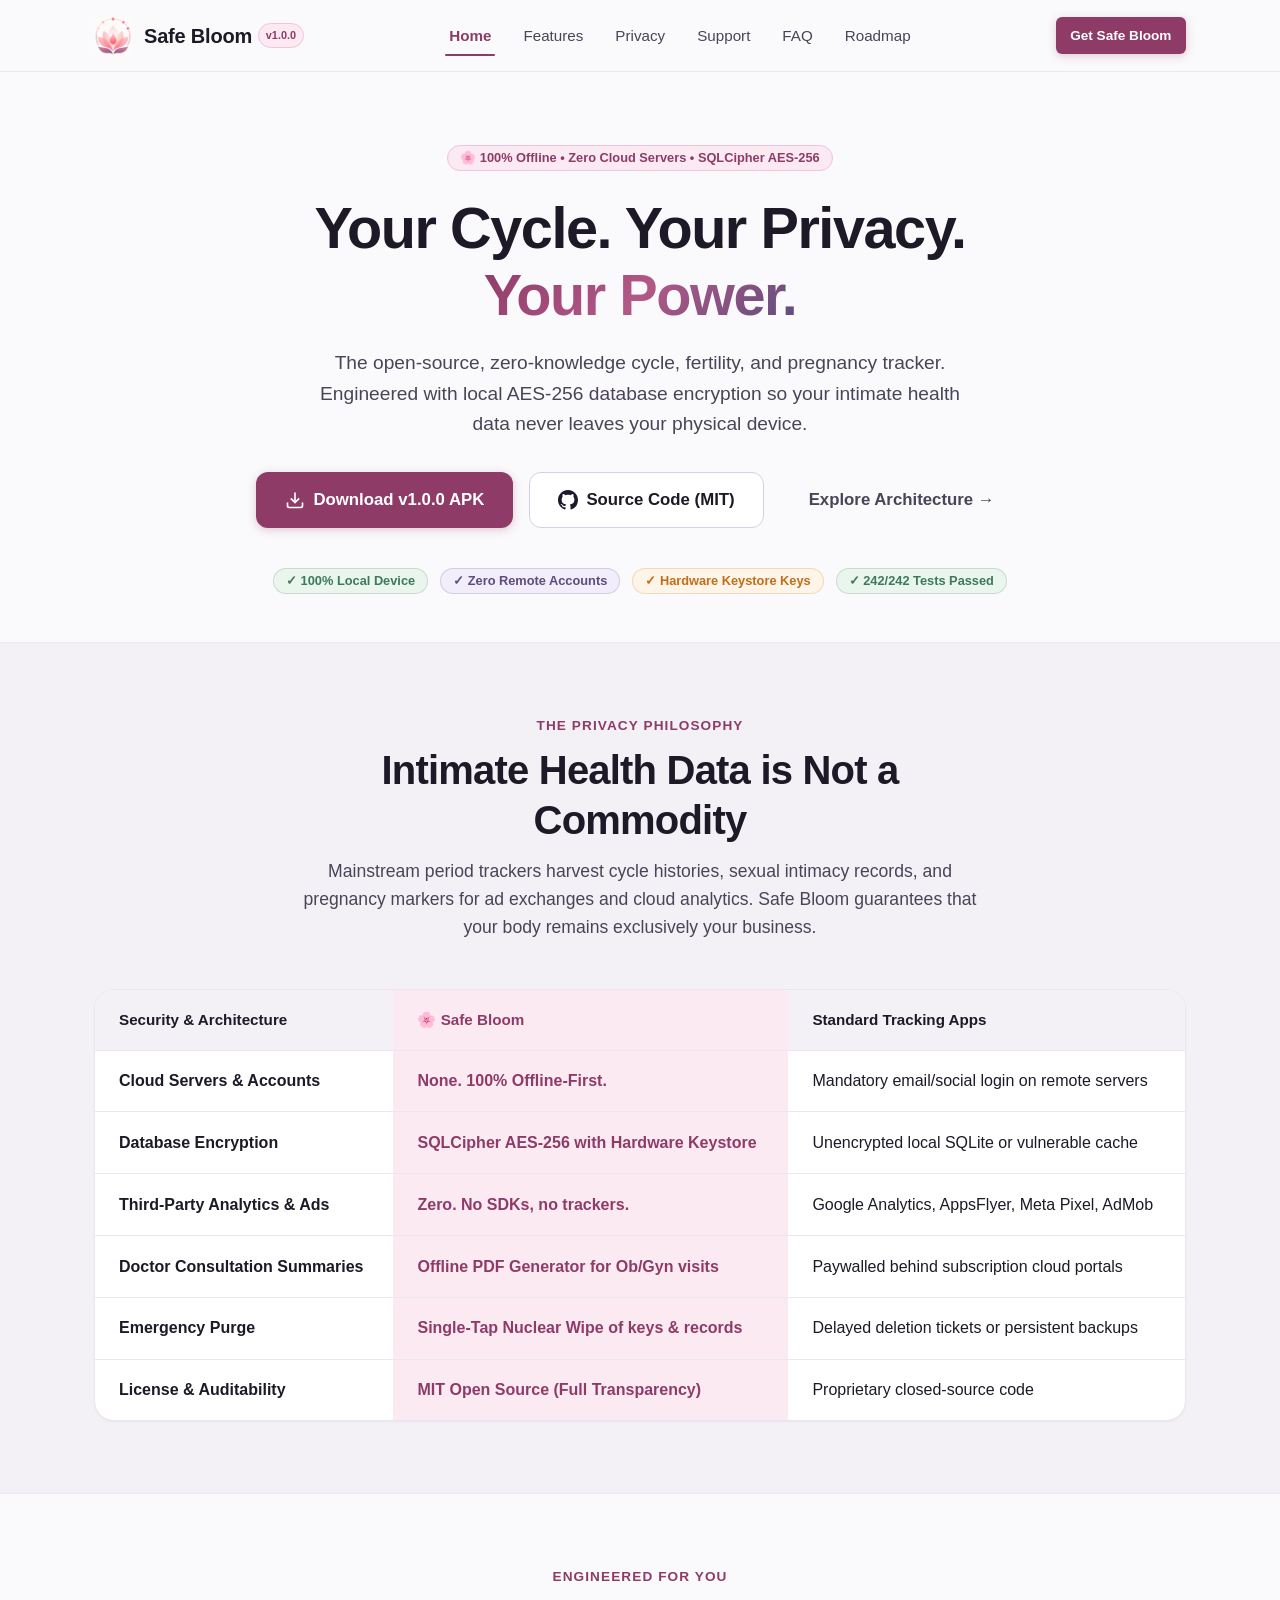
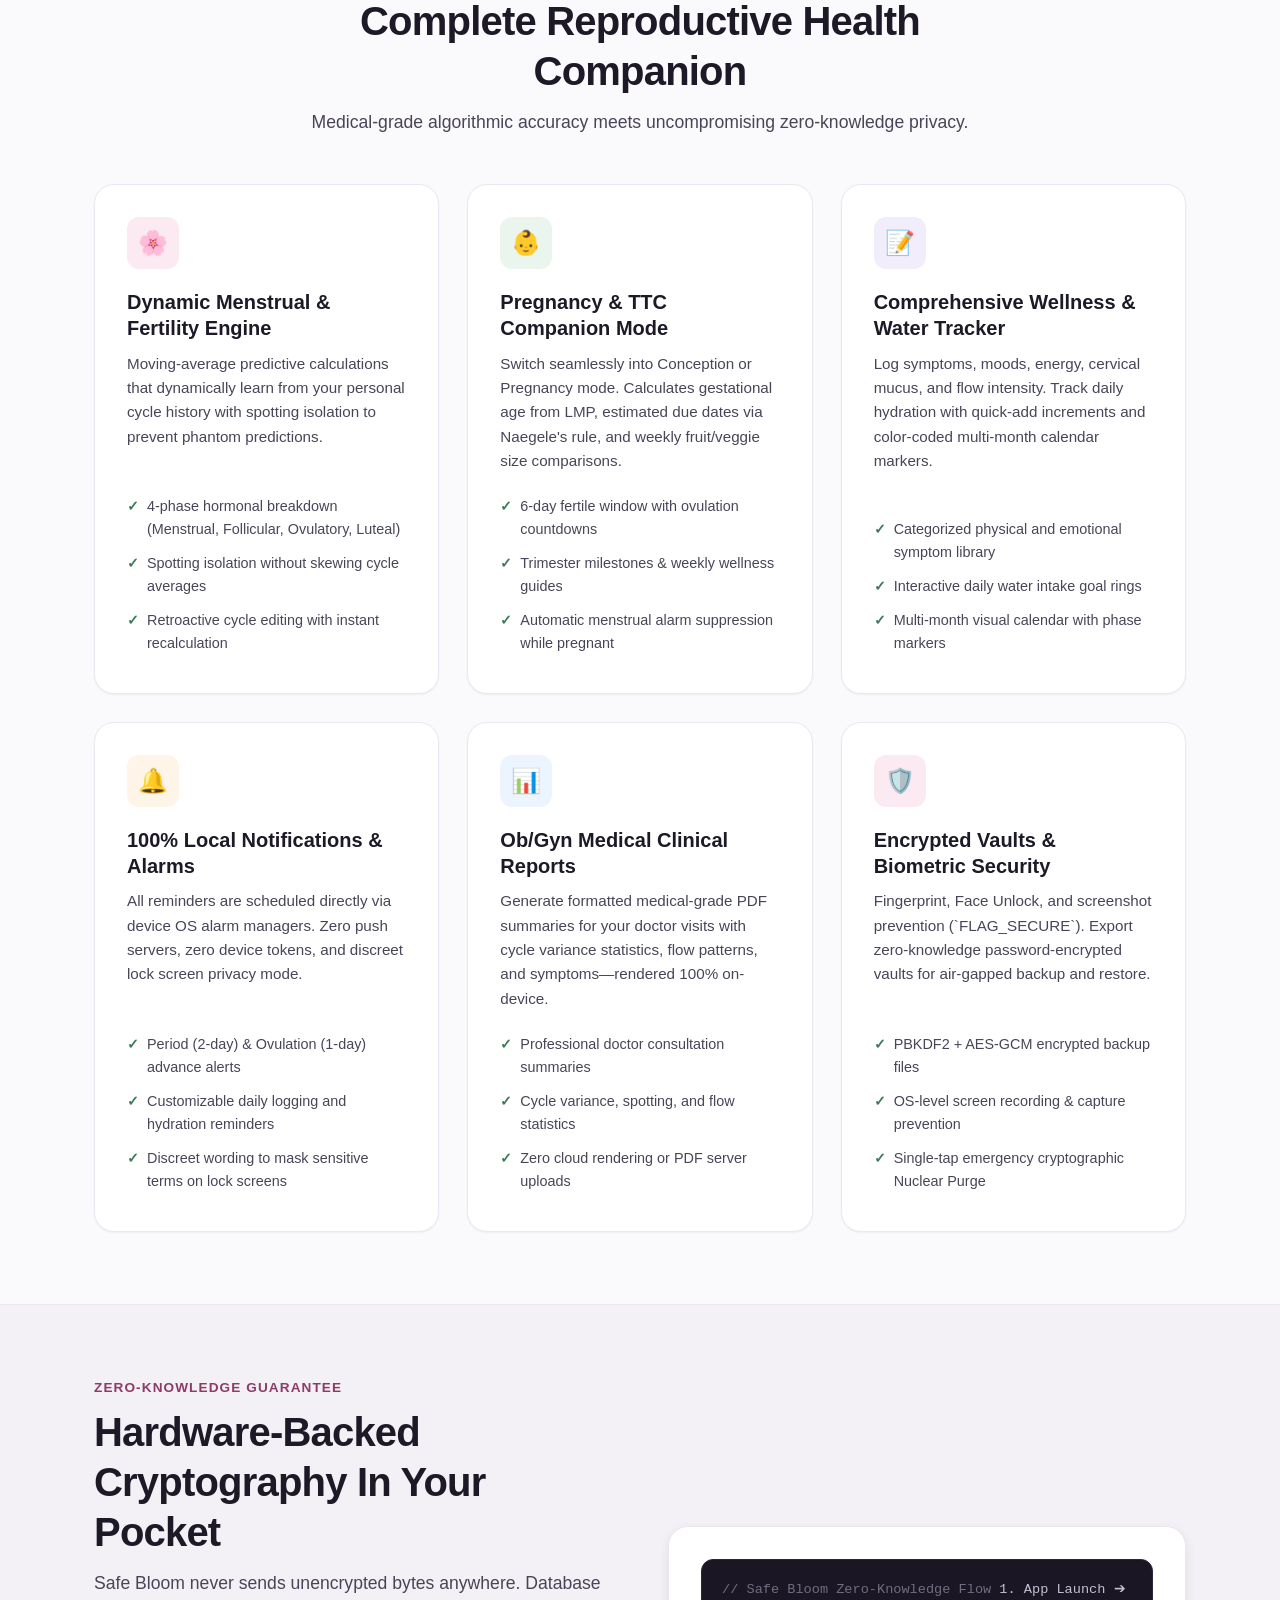
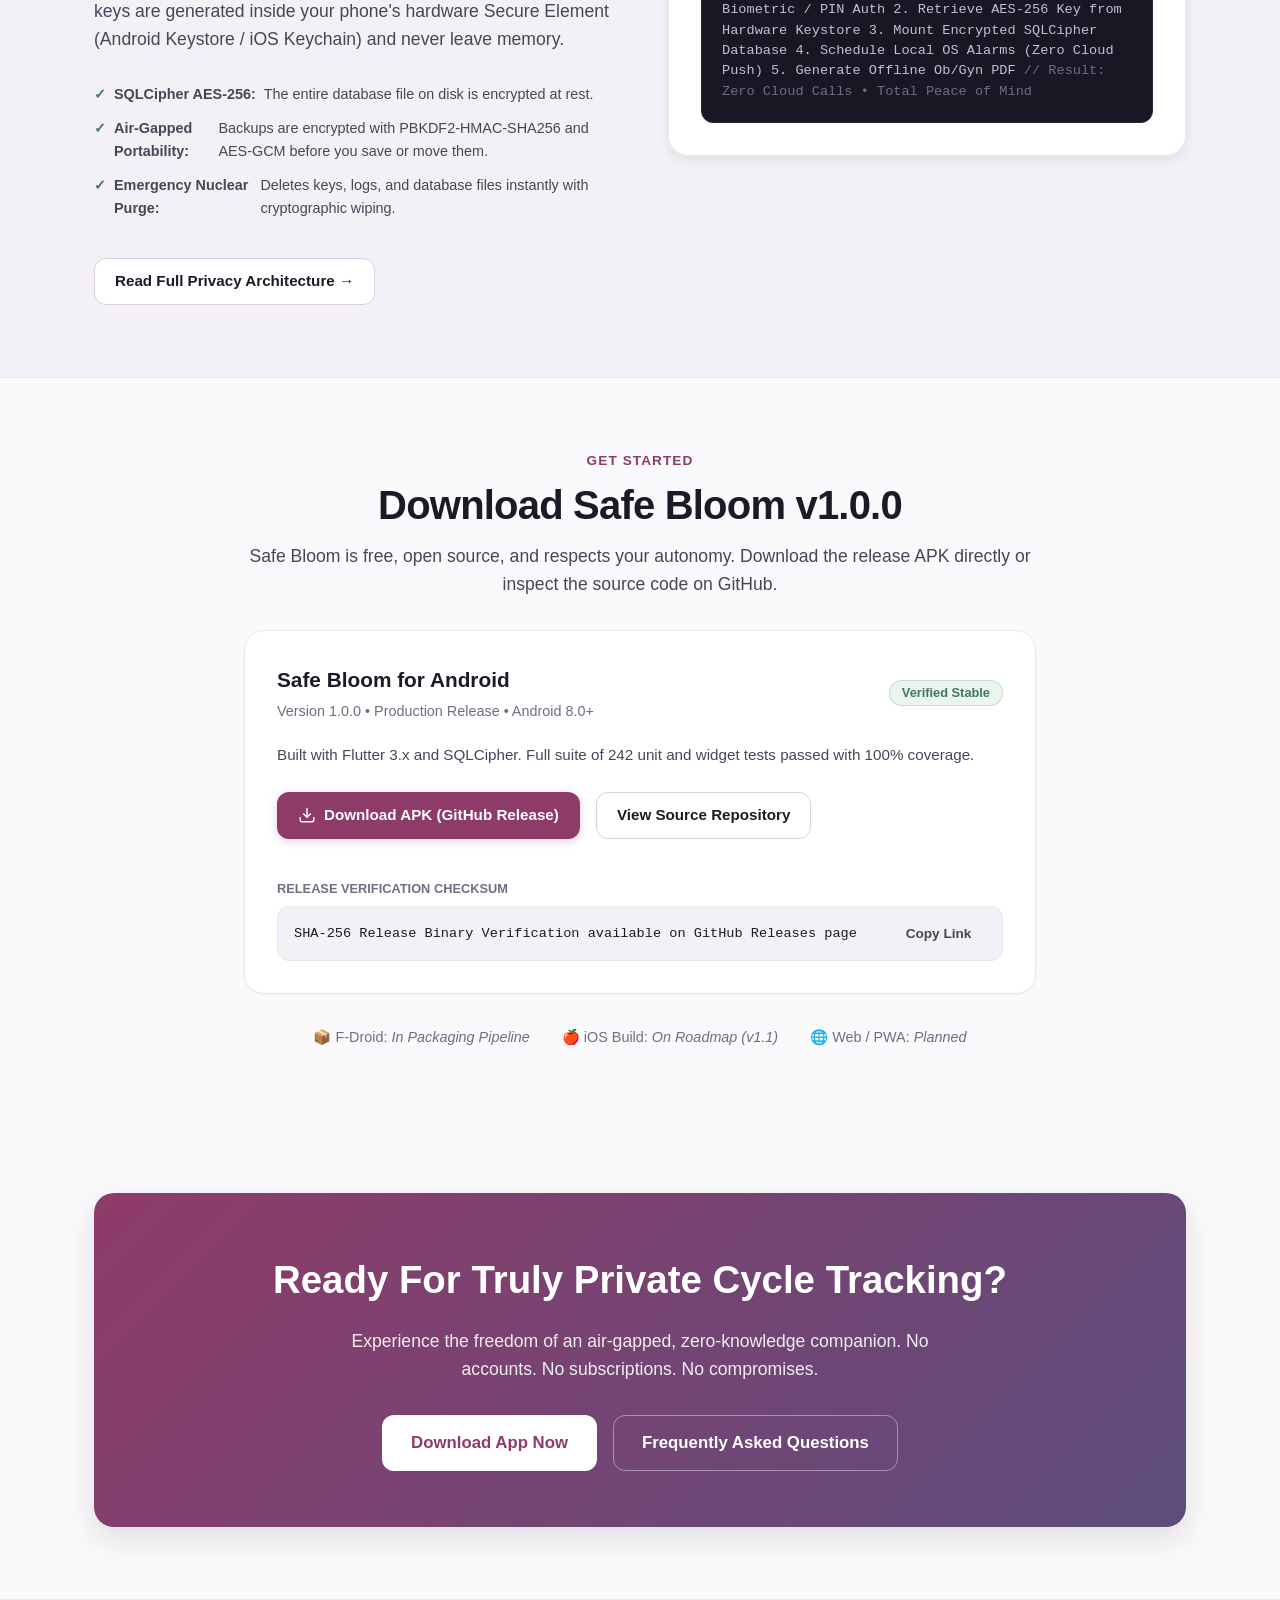
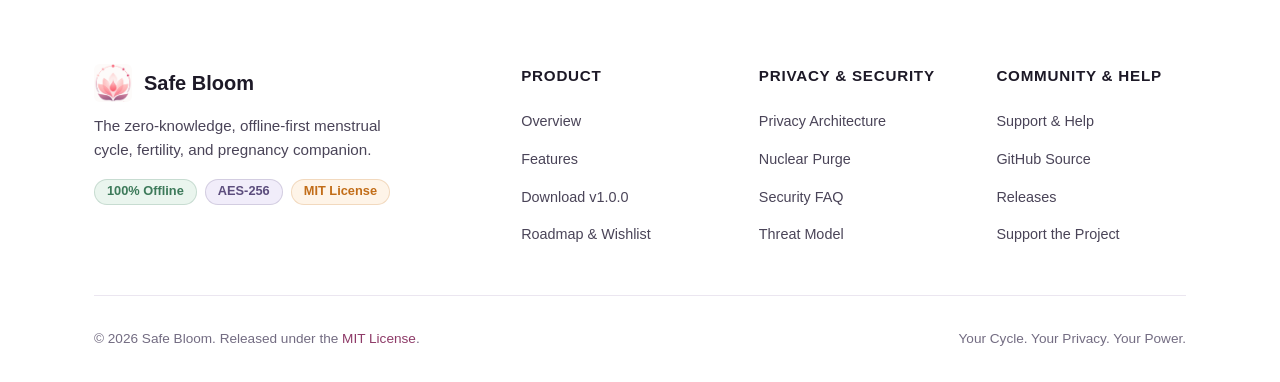
==== index.html @ e165b1d6 "feat: complete Safe Bloom static website with clean URL architecture and zero-knowledge documentatio" ====
<!DOCTYPE html>
<html lang="en">
<head>
  <meta charset="UTF-8">
  <meta name="viewport" content="width=device-width, initial-scale=1.0">
  <title>Safe Bloom — Zero-Knowledge, Privacy-First Cycle, Fertility & Pregnancy Tracker</title>
  <meta name="description" content="Safe Bloom is a 100% offline-first, zero-knowledge menstrual cycle, fertility, and pregnancy companion with hardware-backed AES-256 encryption.">
  <meta name="theme-color" content="#8e3b68">
  
  <!-- Open Graph -->
  <meta property="og:title" content="Safe Bloom — Zero-Knowledge Cycle & Pregnancy Tracker">
  <meta property="og:description" content="Your cycle. Your privacy. Your power. 100% offline with zero cloud servers and hardware-backed AES-256 encryption.">
  <meta property="og:type" content="website">
  <meta property="og:image" content="./assets/safe-bloom-logo.png">

  <!-- Favicon -->
  <link rel="icon" type="image/png" href="./assets/safe-bloom-logo.png">
  
  <!-- Shared Stylesheet -->
  <link rel="stylesheet" href="./css/style.css">
</head>
<body>

  <!-- Site Header & Navigation -->
  <header class="site-header">
    <div class="container nav-wrapper">
      <a href="./" class="brand" aria-label="Safe Bloom Homepage">
        <img src="./assets/safe-bloom-logo.png" alt="Safe Bloom Logo" class="brand-logo" width="38" height="38">
        <div class="brand-title">
          <span>Safe Bloom</span>
          <span class="brand-badge">v1.0.0</span>
        </div>
      </a>

      <nav aria-label="Main Navigation">
        <ul class="nav-menu">
          <li><a href="./" class="nav-link active">Home</a></li>
          <li><a href="#features" class="nav-link">Features</a></li>
          <li><a href="./privacy/" class="nav-link">Privacy</a></li>
          <li><a href="./support/" class="nav-link">Support</a></li>
          <li><a href="./faq/" class="nav-link">FAQ</a></li>
          <li><a href="./roadmap/" class="nav-link">Roadmap</a></li>
        </ul>
      </nav>

      <div class="nav-actions">
        <a href="#download" class="btn btn-primary btn-sm">Get Safe Bloom</a>
      </div>

      <button class="mobile-toggle" aria-label="Toggle navigation menu" aria-expanded="false">
        <svg viewBox="0 0 24 24" fill="none" stroke="currentColor" stroke-width="2" stroke-linecap="round" stroke-linejoin="round">
          <line x1="3" y1="12" x2="21" y2="12"></line>
          <line x1="3" y1="6" x2="21" y2="6"></line>
          <line x1="3" y1="18" x2="21" y2="18"></line>
        </svg>
      </button>
    </div>
  </header>

  <main>
    <!-- Hero Section -->
    <section class="hero">
      <div class="container">
        <div class="hero-pill">
          <span class="badge badge-primary">
            🌸 100% Offline • Zero Cloud Servers • SQLCipher AES-256
          </span>
        </div>

        <h1 class="hero-title">
          Your Cycle. Your Privacy.<br>
          <span class="gradient-text">Your Power.</span>
        </h1>

        <p class="hero-subtitle">
          The open-source, zero-knowledge cycle, fertility, and pregnancy tracker. Engineered with local AES-256 database encryption so your intimate health data never leaves your physical device.
        </p>

        <div class="hero-actions">
          <a href="#download" class="btn btn-primary btn-lg">
            <svg width="20" height="20" viewBox="0 0 24 24" fill="none" stroke="currentColor" stroke-width="2"><path d="M21 15v4a2 2 0 0 1-2 2H5a2 2 0 0 1-2-2v-4"></path><polyline points="7 10 12 15 17 10"></polyline><line x1="12" y1="15" x2="12" y2="3"></line></svg>
            Download v1.0.0 APK
          </a>
          <a href="https://github.com/DarkWolfHunter007/Safe-Bloom" target="_blank" rel="noopener noreferrer" class="btn btn-secondary btn-lg">
            <svg width="20" height="20" viewBox="0 0 24 24" fill="currentColor"><path d="M12 0C5.37 0 0 5.37 0 12c0 5.31 3.435 9.795 8.205 11.385.6.105.825-.255.825-.57 0-.285-.015-1.23-.015-2.235-3.015.555-3.795-.735-4.035-1.41-.135-.345-.72-1.41-1.23-1.695-.42-.225-1.02-.78-.015-.795.945-.015 1.62.87 1.845 1.23 1.08 1.815 2.805 1.305 3.495.99.105-.78.42-1.305.765-1.605-2.67-.3-5.46-1.335-5.46-5.925 0-1.305.465-2.385 1.23-3.225-.12-.3-.54-1.53.12-3.18 0 0 1.005-.315 3.3 1.23.96-.27 1.98-.405 3-.405s2.04.135 3 .405c2.295-1.56 3.3-1.23 3.3-1.23.66 1.65.24 2.88.12 3.18.765.84 1.23 1.905 1.23 3.225 0 4.605-2.805 5.625-5.475 5.925.435.375.81 1.095.81 2.22 0 1.605-.015 2.895-.015 3.3 0 .315.225.69.825.57A12.02 12.02 0 0 0 24 12c0-6.63-5.37-12-12-12z"/></svg>
            Source Code (MIT)
          </a>
          <a href="./privacy/" class="btn btn-ghost btn-lg">
            Explore Architecture →
          </a>
        </div>

        <div class="hero-badges">
          <span class="badge badge-sage">✓ 100% Local Device</span>
          <span class="badge badge-purple">✓ Zero Remote Accounts</span>
          <span class="badge badge-gold">✓ Hardware Keystore Keys</span>
          <span class="badge badge-sage">✓ 242/242 Tests Passed</span>
        </div>
      </div>
    </section>

    <!-- Philosophy / Problem Section -->
    <section class="section section-alt">
      <div class="container">
        <div class="section-header">
          <span class="section-tag">The Privacy Philosophy</span>
          <h2 class="section-title">Intimate Health Data is Not a Commodity</h2>
          <p class="section-description">
            Mainstream period trackers harvest cycle histories, sexual intimacy records, and pregnancy markers for ad exchanges and cloud analytics. Safe Bloom guarantees that your body remains exclusively your business.
          </p>
        </div>

        <div class="comparison-wrapper">
          <table class="comparison-table">
            <thead>
              <tr>
                <th>Security & Architecture</th>
                <th class="highlight">🌸 Safe Bloom</th>
                <th>Standard Tracking Apps</th>
              </tr>
            </thead>
            <tbody>
              <tr>
                <td><strong>Cloud Servers & Accounts</strong></td>
                <td class="highlight"><strong>None.</strong> 100% Offline-First.</td>
                <td>Mandatory email/social login on remote servers</td>
              </tr>
              <tr>
                <td><strong>Database Encryption</strong></td>
                <td class="highlight"><strong>SQLCipher AES-256</strong> with Hardware Keystore</td>
                <td>Unencrypted local SQLite or vulnerable cache</td>
              </tr>
              <tr>
                <td><strong>Third-Party Analytics & Ads</strong></td>
                <td class="highlight"><strong>Zero.</strong> No SDKs, no trackers.</td>
                <td>Google Analytics, AppsFlyer, Meta Pixel, AdMob</td>
              </tr>
              <tr>
                <td><strong>Doctor Consultation Summaries</strong></td>
                <td class="highlight"><strong>Offline PDF Generator</strong> for Ob/Gyn visits</td>
                <td>Paywalled behind subscription cloud portals</td>
              </tr>
              <tr>
                <td><strong>Emergency Purge</strong></td>
                <td class="highlight"><strong>Single-Tap Nuclear Wipe</strong> of keys & records</td>
                <td>Delayed deletion tickets or persistent backups</td>
              </tr>
              <tr>
                <td><strong>License & Auditability</strong></td>
                <td class="highlight"><strong>MIT Open Source</strong> (Full Transparency)</td>
                <td>Proprietary closed-source code</td>
              </tr>
            </tbody>
          </table>
        </div>
      </div>
    </section>

    <!-- Core Features Grid -->
    <section class="section" id="features">
      <div class="container">
        <div class="section-header">
          <span class="section-tag">Engineered For You</span>
          <h2 class="section-title">Complete Reproductive Health Companion</h2>
          <p class="section-description">
            Medical-grade algorithmic accuracy meets uncompromising zero-knowledge privacy.
          </p>
        </div>

        <div class="grid-3">
          <!-- Feature 1 -->
          <article class="card">
            <div class="card-icon">🌸</div>
            <h3 class="card-title">Dynamic Menstrual & Fertility Engine</h3>
            <p class="card-text">
              Moving-average predictive calculations that dynamically learn from your personal cycle history with spotting isolation to prevent phantom predictions.
            </p>
            <ul class="card-list">
              <li>4-phase hormonal breakdown (Menstrual, Follicular, Ovulatory, Luteal)</li>
              <li>Spotting isolation without skewing cycle averages</li>
              <li>Retroactive cycle editing with instant recalculation</li>
            </ul>
          </article>

          <!-- Feature 2 -->
          <article class="card">
            <div class="card-icon sage">👶</div>
            <h3 class="card-title">Pregnancy & TTC Companion Mode</h3>
            <p class="card-text">
              Switch seamlessly into Conception or Pregnancy mode. Calculates gestational age from LMP, estimated due dates via Naegele's rule, and weekly fruit/veggie size comparisons.
            </p>
            <ul class="card-list">
              <li>6-day fertile window with ovulation countdowns</li>
              <li>Trimester milestones & weekly wellness guides</li>
              <li>Automatic menstrual alarm suppression while pregnant</li>
            </ul>
          </article>

          <!-- Feature 3 -->
          <article class="card">
            <div class="card-icon purple">📝</div>
            <h3 class="card-title">Comprehensive Wellness & Water Tracker</h3>
            <p class="card-text">
              Log symptoms, moods, energy, cervical mucus, and flow intensity. Track daily hydration with quick-add increments and color-coded multi-month calendar markers.
            </p>
            <ul class="card-list">
              <li>Categorized physical and emotional symptom library</li>
              <li>Interactive daily water intake goal rings</li>
              <li>Multi-month visual calendar with phase markers</li>
            </ul>
          </article>

          <!-- Feature 4 -->
          <article class="card">
            <div class="card-icon gold">🔔</div>
            <h3 class="card-title">100% Local Notifications & Alarms</h3>
            <p class="card-text">
              All reminders are scheduled directly via device OS alarm managers. Zero push servers, zero device tokens, and discreet lock screen privacy mode.
            </p>
            <ul class="card-list">
              <li>Period (2-day) & Ovulation (1-day) advance alerts</li>
              <li>Customizable daily logging and hydration reminders</li>
              <li>Discreet wording to mask sensitive terms on lock screens</li>
            </ul>
          </article>

          <!-- Feature 5 -->
          <article class="card">
            <div class="card-icon blue">📊</div>
            <h3 class="card-title">Ob/Gyn Medical Clinical Reports</h3>
            <p class="card-text">
              Generate formatted medical-grade PDF summaries for your doctor visits with cycle variance statistics, flow patterns, and symptoms—rendered 100% on-device.
            </p>
            <ul class="card-list">
              <li>Professional doctor consultation summaries</li>
              <li>Cycle variance, spotting, and flow statistics</li>
              <li>Zero cloud rendering or PDF server uploads</li>
            </ul>
          </article>

          <!-- Feature 6 -->
          <article class="card">
            <div class="card-icon">🛡️</div>
            <h3 class="card-title">Encrypted Vaults & Biometric Security</h3>
            <p class="card-text">
              Fingerprint, Face Unlock, and screenshot prevention (`FLAG_SECURE`). Export zero-knowledge password-encrypted vaults for air-gapped backup and restore.
            </p>
            <ul class="card-list">
              <li>PBKDF2 + AES-GCM encrypted backup files</li>
              <li>OS-level screen recording & capture prevention</li>
              <li>Single-tap emergency cryptographic Nuclear Purge</li>
            </ul>
          </article>
        </div>
      </div>
    </section>

    <!-- Architecture Spotlight Section -->
    <section class="section section-alt">
      <div class="container">
        <div class="feature-split">
          <div>
            <span class="section-tag">Zero-Knowledge Guarantee</span>
            <h2 class="section-title">Hardware-Backed Cryptography In Your Pocket</h2>
            <p class="section-description" style="margin-bottom: 1.5rem;">
              Safe Bloom never sends unencrypted bytes anywhere. Database keys are generated inside your phone's hardware Secure Element (Android Keystore / iOS Keychain) and never leave memory.
            </p>
            <ul class="card-list" style="margin-bottom: 2rem;">
              <li><strong>SQLCipher AES-256:</strong> The entire database file on disk is encrypted at rest.</li>
              <li><strong>Air-Gapped Portability:</strong> Backups are encrypted with PBKDF2-HMAC-SHA256 and AES-GCM before you save or move them.</li>
              <li><strong>Emergency Nuclear Purge:</strong> Deletes keys, logs, and database files instantly with cryptographic wiping.</li>
            </ul>
            <a href="./privacy/" class="btn btn-secondary">Read Full Privacy Architecture →</a>
          </div>

          <div class="feature-media">
            <div class="code-box">
<span class="comment">// Safe Bloom Zero-Knowledge Flow</span>
1. App Launch ➔ Biometric / PIN Auth
2. Retrieve AES-256 Key from Hardware Keystore
3. Mount Encrypted SQLCipher Database
4. Schedule Local OS Alarms (Zero Cloud Push)
5. Generate Offline Ob/Gyn PDF
<span class="comment">// Result: Zero Cloud Calls • Total Peace of Mind</span>
            </div>
          </div>
        </div>
      </div>
    </section>

    <!-- Download Section -->
    <section class="section" id="download">
      <div class="container container-narrow" style="text-align: center;">
        <span class="section-tag">Get Started</span>
        <h2 class="section-title">Download Safe Bloom v1.0.0</h2>
        <p class="section-description" style="margin-bottom: 2rem;">
          Safe Bloom is free, open source, and respects your autonomy. Download the release APK directly or inspect the source code on GitHub.
        </p>

        <div class="card" style="text-align: left; margin-bottom: 2rem;">
          <div style="display: flex; justify-content: space-between; align-items: center; flex-wrap: wrap; gap: 1rem; margin-bottom: 1.25rem;">
            <div>
              <h3 style="font-size: 1.3rem; margin-bottom: 0.25rem;">Safe Bloom for Android</h3>
              <p style="font-size: 0.9rem; color: var(--text-muted);">Version 1.0.0 • Production Release • Android 8.0+</p>
            </div>
            <span class="badge badge-sage">Verified Stable</span>
          </div>

          <p style="font-size: 0.95rem; color: var(--text-secondary); margin-bottom: 1.5rem;">
            Built with Flutter 3.x and SQLCipher. Full suite of 242 unit and widget tests passed with 100% coverage.
          </p>

          <div style="display: flex; flex-wrap: wrap; gap: 1rem; margin-bottom: 1.5rem;">
            <a href="https://github.com/DarkWolfHunter007/Safe-Bloom/releases/tag/v1.0.0" class="btn btn-primary" target="_blank" rel="noopener noreferrer">
              <svg width="18" height="18" viewBox="0 0 24 24" fill="none" stroke="currentColor" stroke-width="2"><path d="M21 15v4a2 2 0 0 1-2 2H5a2 2 0 0 1-2-2v-4"></path><polyline points="7 10 12 15 17 10"></polyline><line x1="12" y1="15" x2="12" y2="3"></line></svg>
              Download APK (GitHub Release)
            </a>
            <a href="https://github.com/DarkWolfHunter007/Safe-Bloom" class="btn btn-secondary" target="_blank" rel="noopener noreferrer">
              View Source Repository
            </a>
          </div>

          <div style="margin-top: 1rem;">
            <label style="font-size: 0.8rem; font-weight: 700; color: var(--text-muted); text-transform: uppercase; display: block; margin-bottom: 0.4rem;">
              Release Verification Checksum
            </label>
            <div class="copy-box">
              <span>SHA-256 Release Binary Verification available on GitHub Releases page</span>
              <button type="button" class="btn btn-ghost btn-sm" data-copy="https://github.com/DarkWolfHunter007/Safe-Bloom/releases/tag/v1.0.0" data-toast-msg="Link copied to clipboard!">
                Copy Link
              </button>
            </div>
          </div>
        </div>

        <div style="display: flex; justify-content: center; gap: 2rem; flex-wrap: wrap; color: var(--text-muted); font-size: 0.9rem;">
          <span>📦 F-Droid: <em>In Packaging Pipeline</em></span>
          <span>🍎 iOS Build: <em>On Roadmap (v1.1)</em></span>
          <span>🌐 Web / PWA: <em>Planned</em></span>
        </div>
      </div>
    </section>

    <!-- Call To Action Banner -->
    <section class="section">
      <div class="container">
        <div class="cta-banner">
          <h2>Ready For Truly Private Cycle Tracking?</h2>
          <p>
            Experience the freedom of an air-gapped, zero-knowledge companion. No accounts. No subscriptions. No compromises.
          </p>
          <div style="display: flex; justify-content: center; gap: 1rem; flex-wrap: wrap;">
            <a href="https://github.com/DarkWolfHunter007/Safe-Bloom/releases/tag/v1.0.0" class="btn btn-white btn-lg" target="_blank" rel="noopener noreferrer">
              Download App Now
            </a>
            <a href="./faq/" class="btn btn-outline-white btn-lg">
              Frequently Asked Questions
            </a>
          </div>
        </div>
      </div>
    </section>
  </main>

  <!-- Site Footer -->
  <footer class="site-footer">
    <div class="container">
      <div class="footer-grid">
        <div class="footer-brand">
          <a href="./" class="brand" style="margin-bottom: 0.5rem;">
            <img src="./assets/safe-bloom-logo.png" alt="Safe Bloom Logo" class="brand-logo" width="32" height="32">
            <span>Safe Bloom</span>
          </a>
          <p>
            The zero-knowledge, offline-first menstrual cycle, fertility, and pregnancy companion.
          </p>
          <div style="margin-top: 1rem;" class="footer-trust-chips">
            <span class="badge badge-sage">100% Offline</span>
            <span class="badge badge-purple">AES-256</span>
            <span class="badge badge-gold">MIT License</span>
          </div>
        </div>

        <div class="footer-col">
          <h4>Product</h4>
          <ul class="footer-links">
            <li><a href="./" class="footer-link">Overview</a></li>
            <li><a href="#features" class="footer-link">Features</a></li>
            <li><a href="#download" class="footer-link">Download v1.0.0</a></li>
            <li><a href="./roadmap/" class="footer-link">Roadmap & Wishlist</a></li>
          </ul>
        </div>

        <div class="footer-col">
          <h4>Privacy & Security</h4>
          <ul class="footer-links">
            <li><a href="./privacy/" class="footer-link">Privacy Architecture</a></li>
            <li><a href="./privacy/#nuclear-purge" class="footer-link">Nuclear Purge</a></li>
            <li><a href="./faq/" class="footer-link">Security FAQ</a></li>
            <li><a href="./privacy/#threat-model" class="footer-link">Threat Model</a></li>
          </ul>
        </div>

        <div class="footer-col">
          <h4>Community & Help</h4>
          <ul class="footer-links">
            <li><a href="./support/" class="footer-link">Support & Help</a></li>
            <li><a href="https://github.com/DarkWolfHunter007/Safe-Bloom" target="_blank" rel="noopener noreferrer" class="footer-link">GitHub Source</a></li>
            <li><a href="https://github.com/DarkWolfHunter007/Safe-Bloom/releases" target="_blank" rel="noopener noreferrer" class="footer-link">Releases</a></li>
            <li><a href="./roadmap/#support-the-project" class="footer-link">Support the Project</a></li>
          </ul>
        </div>
      </div>

      <div class="footer-bottom">
        <div>
          &copy; <span id="current-year">2026</span> Safe Bloom. Released under the <a href="https://opensource.org/licenses/MIT" target="_blank" rel="noopener noreferrer">MIT License</a>.
        </div>
        <div>
          <span>Your Cycle. Your Privacy. Your Power.</span>
        </div>
      </div>
    </div>
  </footer>

  <!-- Main JavaScript -->
  <script src="./js/main.js" defer></script>
</body>
</html>
---- css/style.css ----
/* ==========================================================================
   SAFE BLOOM — Shared Stylesheet
   Pure Vanilla CSS • Responsive • Lightweight • Zero Dependencies
   ========================================================================== */

/* --- CSS Variables & Design Tokens --- */
:root {
  /* Brand Palette */
  --primary: #8e3b68;
  --primary-hover: #772e55;
  --primary-light: #fbeaf2;
  --primary-border: #f3c2dc;
  
  --secondary: #5c4d7d;
  --secondary-light: #f1edfa;
  
  --accent-sage: #3d7a5a;
  --accent-sage-light: #eaf5ee;
  
  --accent-gold: #c26d18;
  --accent-gold-light: #fef4e8;

  --accent-blue: #2b6cb0;
  --accent-blue-light: #ebf4ff;

  /* Neutrals & Surfaces (Light Theme) */
  --bg: #faf9fb;
  --surface: #ffffff;
  --surface-raised: #ffffff;
  --surface-alt: #f3f1f6;
  --surface-subtle: #f8f6fb;
  
  --border-light: #ebe6f0;
  --border-medium: #d8d0e2;
  
  --text-main: #1d1927;
  --text-secondary: #4a4458;
  --text-muted: #736c82;
  --text-inverse: #ffffff;

  /* Typography */
  --font-sans: -apple-system, BlinkMacSystemFont, "Segoe UI", Roboto, Oxygen-Sans, Ubuntu, Cantarell, "Helvetica Neue", sans-serif;
  --font-mono: ui-monospace, SFMono-Regular, "SF Mono", Menlo, Consolas, "Liberation Mono", monospace;

  /* Shadows */
  --shadow-sm: 0 1px 2px rgba(29, 25, 39, 0.05);
  --shadow-md: 0 4px 12px rgba(29, 25, 39, 0.08);
  --shadow-lg: 0 12px 32px rgba(29, 25, 39, 0.12);
  --shadow-glow: 0 0 24px rgba(142, 59, 104, 0.2);

  /* Layout & Sizing */
  --container-max: 1140px;
  --radius-sm: 6px;
  --radius-md: 12px;
  --radius-lg: 20px;
  --radius-full: 9999px;
  --header-height: 72px;

  /* Transitions */
  --transition-fast: 150ms ease;
  --transition-normal: 250ms ease;
}

/* Dark Mode Preferences */
@media (prefers-color-scheme: dark) {
  :root {
    --bg: #110e17;
    --surface: #1a1624;
    --surface-raised: #221d2f;
    --surface-alt: #282237;
    --surface-subtle: #1f1a2b;

    --border-light: #2c253c;
    --border-medium: #403656;

    --text-main: #f5f2f9;
    --text-secondary: #c5bed4;
    --text-muted: #948ba4;

    --primary-light: #341626;
    --primary-border: #56213f;

    --secondary-light: #241c34;
    --accent-sage-light: #162a1f;
    --accent-gold-light: #331f08;
    --accent-blue-light: #12223a;

    --shadow-sm: 0 1px 2px rgba(0, 0, 0, 0.3);
    --shadow-md: 0 4px 16px rgba(0, 0, 0, 0.4);
    --shadow-lg: 0 12px 36px rgba(0, 0, 0, 0.5);
  }
}

/* --- Global Reset & Box Sizing --- */
*, *::before, *::after {
  box-sizing: border-box;
  margin: 0;
  padding: 0;
}

html {
  font-family: var(--font-sans);
  font-size: 16px;
  line-height: 1.6;
  color: var(--text-main);
  background-color: var(--bg);
  scroll-behavior: smooth;
  -webkit-font-smoothing: antialiased;
  -moz-osx-font-smoothing: grayscale;
}

body {
  min-height: 100vh;
  display: flex;
  flex-direction: column;
  overflow-x: hidden;
}

img, svg {
  display: block;
  max-width: 100%;
  height: auto;
}

a {
  color: var(--primary);
  text-decoration: none;
  transition: color var(--transition-fast);
}

a:hover {
  color: var(--primary-hover);
}

ul, ol {
  list-style-position: inside;
}

/* --- Container & Grid Layout --- */
.container {
  width: 100%;
  max-width: var(--container-max);
  margin-left: auto;
  margin-right: auto;
  padding-left: 1.5rem;
  padding-right: 1.5rem;
}

.container-narrow {
  max-width: 840px;
}

/* --- Header & Navigation --- */
.site-header {
  position: sticky;
  top: 0;
  z-index: 100;
  height: var(--header-height);
  background-color: rgba(250, 249, 251, 0.85);
  backdrop-filter: blur(12px);
  -webkit-backdrop-filter: blur(12px);
  border-bottom: 1px solid var(--border-light);
  display: flex;
  align-items: center;
  transition: background-color var(--transition-normal), border-color var(--transition-normal);
}

@media (prefers-color-scheme: dark) {
  .site-header {
    background-color: rgba(17, 14, 23, 0.85);
  }
}

.nav-wrapper {
  display: flex;
  align-items: center;
  justify-content: space-between;
  width: 100%;
}

.brand {
  display: flex;
  align-items: center;
  gap: 0.75rem;
  font-weight: 700;
  font-size: 1.25rem;
  color: var(--text-main);
  text-decoration: none;
}

.brand-logo {
  width: 38px;
  height: 38px;
  border-radius: var(--radius-sm);
  object-fit: cover;
}

.brand-title {
  display: flex;
  align-items: center;
  gap: 0.35rem;
  letter-spacing: -0.01em;
}

.brand-badge {
  font-size: 0.68rem;
  font-weight: 600;
  background-color: var(--primary-light);
  color: var(--primary);
  padding: 0.15rem 0.45rem;
  border-radius: var(--radius-full);
  letter-spacing: 0;
  border: 1px solid var(--primary-border);
}

.nav-menu {
  display: flex;
  align-items: center;
  gap: 1.5rem;
  list-style: none;
}

.nav-link {
  font-size: 0.95rem;
  font-weight: 500;
  color: var(--text-secondary);
  padding: 0.5rem 0.25rem;
  position: relative;
  transition: color var(--transition-fast);
}

.nav-link:hover {
  color: var(--primary);
}

.nav-link.active {
  color: var(--primary);
  font-weight: 600;
}

.nav-link.active::after {
  content: "";
  position: absolute;
  bottom: -4px;
  left: 0;
  right: 0;
  height: 2px;
  background-color: var(--primary);
  border-radius: 2px;
}

.nav-actions {
  display: flex;
  align-items: center;
  gap: 0.75rem;
}

/* Hamburger Mobile Toggle */
.mobile-toggle {
  display: none;
  background: transparent;
  border: none;
  padding: 0.5rem;
  cursor: pointer;
  color: var(--text-main);
}

.mobile-toggle svg {
  width: 24px;
  height: 24px;
}

/* --- Buttons --- */
.btn {
  display: inline-flex;
  align-items: center;
  justify-content: center;
  gap: 0.5rem;
  font-weight: 600;
  font-size: 0.95rem;
  padding: 0.65rem 1.25rem;
  border-radius: var(--radius-md);
  border: 1px solid transparent;
  cursor: pointer;
  text-decoration: none;
  transition: all var(--transition-fast);
  white-space: nowrap;
}

.btn-primary {
  background-color: var(--primary);
  color: var(--text-inverse);
  box-shadow: 0 2px 8px rgba(142, 59, 104, 0.25);
}

.btn-primary:hover {
  background-color: var(--primary-hover);
  color: var(--text-inverse);
  transform: translateY(-1px);
  box-shadow: 0 4px 14px rgba(142, 59, 104, 0.35);
}

.btn-secondary {
  background-color: var(--surface);
  color: var(--text-main);
  border-color: var(--border-medium);
}

.btn-secondary:hover {
  background-color: var(--surface-alt);
  color: var(--primary);
  border-color: var(--primary-border);
}

.btn-ghost {
  background-color: transparent;
  color: var(--text-secondary);
}

.btn-ghost:hover {
  background-color: var(--surface-alt);
  color: var(--text-main);
}

.btn-sm {
  font-size: 0.85rem;
  padding: 0.4rem 0.85rem;
  border-radius: var(--radius-sm);
}

.btn-lg {
  font-size: 1.05rem;
  padding: 0.85rem 1.75rem;
  border-radius: var(--radius-md);
}

/* --- Badges & Chips --- */
.badge {
  display: inline-flex;
  align-items: center;
  gap: 0.4rem;
  font-size: 0.8rem;
  font-weight: 600;
  padding: 0.35rem 0.75rem;
  border-radius: var(--radius-full);
  line-height: 1;
}

.badge-primary {
  background-color: var(--primary-light);
  color: var(--primary);
  border: 1px solid var(--primary-border);
}

.badge-sage {
  background-color: var(--accent-sage-light);
  color: var(--accent-sage);
  border: 1px solid rgba(61, 122, 90, 0.2);
}

.badge-purple {
  background-color: var(--secondary-light);
  color: var(--secondary);
  border: 1px solid rgba(92, 77, 125, 0.2);
}

.badge-gold {
  background-color: var(--accent-gold-light);
  color: var(--accent-gold);
  border: 1px solid rgba(194, 109, 24, 0.2);
}

/* --- Hero Section --- */
.hero {
  padding: 4.5rem 0 3rem;
  text-align: center;
  position: relative;
}

.hero-pill {
  margin-bottom: 1.5rem;
}

.hero-title {
  font-size: clamp(2.2rem, 5vw, 3.6rem);
  font-weight: 800;
  line-height: 1.15;
  letter-spacing: -0.025em;
  color: var(--text-main);
  margin-bottom: 1.25rem;
}

.hero-title .gradient-text {
  background: linear-gradient(135deg, var(--primary) 0%, #b25886 50%, var(--secondary) 100%);
  -webkit-background-clip: text;
  -webkit-text-fill-color: transparent;
}

.hero-subtitle {
  font-size: 1.2rem;
  color: var(--text-secondary);
  max-width: 680px;
  margin: 0 auto 2rem;
  line-height: 1.6;
}

.hero-actions {
  display: flex;
  align-items: center;
  justify-content: center;
  flex-wrap: wrap;
  gap: 1rem;
  margin-bottom: 2.5rem;
}

.hero-badges {
  display: flex;
  align-items: center;
  justify-content: center;
  flex-wrap: wrap;
  gap: 0.75rem;
}

/* --- Section Layouts --- */
.section {
  padding: 4.5rem 0;
}

.section-alt {
  background-color: var(--surface-alt);
  border-top: 1px solid var(--border-light);
  border-bottom: 1px solid var(--border-light);
}

.section-header {
  text-align: center;
  max-width: 680px;
  margin: 0 auto 3rem;
}

.section-tag {
  font-size: 0.85rem;
  font-weight: 700;
  text-transform: uppercase;
  letter-spacing: 0.08em;
  color: var(--primary);
  margin-bottom: 0.5rem;
  display: block;
}

.section-title {
  font-size: clamp(1.8rem, 3.5vw, 2.5rem);
  font-weight: 700;
  color: var(--text-main);
  letter-spacing: -0.02em;
  line-height: 1.25;
  margin-bottom: 0.75rem;
}

.section-description {
  font-size: 1.1rem;
  color: var(--text-secondary);
}

/* --- Cards & Grid --- */
.grid-3 {
  display: grid;
  grid-template-columns: repeat(auto-fit, minmax(300px, 1fr));
  gap: 1.75rem;
}

.grid-2 {
  display: grid;
  grid-template-columns: repeat(auto-fit, minmax(360px, 1fr));
  gap: 2rem;
}

.card {
  background-color: var(--surface);
  border: 1px solid var(--border-light);
  border-radius: var(--radius-lg);
  padding: 2rem;
  box-shadow: var(--shadow-sm);
  transition: transform var(--transition-normal), box-shadow var(--transition-normal), border-color var(--transition-normal);
  display: flex;
  flex-direction: column;
}

.card:hover {
  transform: translateY(-3px);
  box-shadow: var(--shadow-md);
  border-color: var(--border-medium);
}

.card-icon {
  width: 52px;
  height: 52px;
  border-radius: var(--radius-md);
  display: flex;
  align-items: center;
  justify-content: center;
  font-size: 1.5rem;
  margin-bottom: 1.25rem;
  background-color: var(--primary-light);
  color: var(--primary);
}

.card-icon.sage {
  background-color: var(--accent-sage-light);
  color: var(--accent-sage);
}

.card-icon.purple {
  background-color: var(--secondary-light);
  color: var(--secondary);
}

.card-icon.gold {
  background-color: var(--accent-gold-light);
  color: var(--accent-gold);
}

.card-icon.blue {
  background-color: var(--accent-blue-light);
  color: var(--accent-blue);
}

.card-title {
  font-size: 1.25rem;
  font-weight: 700;
  color: var(--text-main);
  margin-bottom: 0.65rem;
  line-height: 1.3;
}

.card-text {
  font-size: 0.95rem;
  color: var(--text-secondary);
  line-height: 1.6;
  flex-grow: 1;
}

.card-list {
  margin-top: 1rem;
  padding-left: 0;
  list-style: none;
}

.card-list li {
  font-size: 0.9rem;
  color: var(--text-secondary);
  padding: 0.35rem 0;
  display: flex;
  align-items: flex-start;
  gap: 0.5rem;
}

.card-list li::before {
  content: "✓";
  color: var(--accent-sage);
  font-weight: bold;
}

/* --- Comparison Table --- */
.comparison-wrapper {
  overflow-x: auto;
  border-radius: var(--radius-lg);
  border: 1px solid var(--border-light);
  background-color: var(--surface);
  box-shadow: var(--shadow-sm);
  margin-top: 2rem;
}

.comparison-table {
  width: 100%;
  border-collapse: collapse;
  text-align: left;
}

.comparison-table th,
.comparison-table td {
  padding: 1.1rem 1.5rem;
  border-bottom: 1px solid var(--border-light);
}

.comparison-table th {
  background-color: var(--surface-alt);
  font-size: 0.95rem;
  font-weight: 700;
  color: var(--text-main);
}

.comparison-table th.highlight,
.comparison-table td.highlight {
  background-color: var(--primary-light);
  color: var(--primary);
  font-weight: 600;
}

@media (prefers-color-scheme: dark) {
  .comparison-table th.highlight,
  .comparison-table td.highlight {
    background-color: rgba(142, 59, 104, 0.15);
  }
}

.comparison-table tr:last-child td {
  border-bottom: none;
}

/* --- Architecture & Feature Visual Highlights --- */
.feature-split {
  display: grid;
  grid-template-columns: 1fr 1fr;
  gap: 3.5rem;
  align-items: center;
}

.feature-split.reverse {
  direction: rtl;
}

.feature-split.reverse > * {
  direction: ltr;
}

.feature-media {
  background-color: var(--surface);
  border: 1px solid var(--border-light);
  border-radius: var(--radius-lg);
  padding: 2rem;
  box-shadow: var(--shadow-md);
}

.code-box {
  background-color: #1a1624;
  color: #c5bed4;
  font-family: var(--font-mono);
  font-size: 0.85rem;
  padding: 1.25rem;
  border-radius: var(--radius-md);
  overflow-x: auto;
  line-height: 1.5;
  border: 1px solid #2c253c;
}

.code-box code {
  color: #e5a7cb;
}

.code-box .comment {
  color: #736c82;
}

/* --- Accordion (FAQ) --- */
.accordion {
  display: flex;
  flex-direction: column;
  gap: 1rem;
}

.accordion-item {
  background-color: var(--surface);
  border: 1px solid var(--border-light);
  border-radius: var(--radius-md);
  overflow: hidden;
  transition: border-color var(--transition-fast);
}

.accordion-item:hover {
  border-color: var(--border-medium);
}

.accordion-header {
  width: 100%;
  text-align: left;
  padding: 1.25rem 1.5rem;
  background: transparent;
  border: none;
  display: flex;
  align-items: center;
  justify-content: space-between;
  gap: 1rem;
  font-size: 1.05rem;
  font-weight: 600;
  color: var(--text-main);
  cursor: pointer;
}

.accordion-icon {
  width: 20px;
  height: 20px;
  flex-shrink: 0;
  transition: transform var(--transition-fast);
}

.accordion-item.active .accordion-icon {
  transform: rotate(180deg);
}

.accordion-item.active .accordion-header {
  color: var(--primary);
}

.accordion-content {
  max-height: 0;
  overflow: hidden;
  transition: max-height var(--transition-normal), padding var(--transition-normal);
  padding: 0 1.5rem;
  color: var(--text-secondary);
  font-size: 0.95rem;
  line-height: 1.6;
}

.accordion-item.active .accordion-content {
  padding-bottom: 1.25rem;
}

/* Search bar for FAQ & Roadmap */
.search-box {
  width: 100%;
  position: relative;
  margin-bottom: 2rem;
}

.search-input {
  width: 100%;
  padding: 0.85rem 1.25rem 0.85rem 2.85rem;
  border: 1px solid var(--border-medium);
  border-radius: var(--radius-md);
  background-color: var(--surface);
  color: var(--text-main);
  font-size: 1rem;
  font-family: inherit;
  outline: none;
  transition: border-color var(--transition-fast), box-shadow var(--transition-fast);
}

.search-input:focus {
  border-color: var(--primary);
  box-shadow: 0 0 0 3px rgba(142, 59, 104, 0.15);
}

.search-icon-pos {
  position: absolute;
  left: 1rem;
  top: 50%;
  transform: translateY(-50%);
  color: var(--text-muted);
  pointer-events: none;
}

/* Category Filter Tabs */
.filter-tabs {
  display: flex;
  align-items: center;
  gap: 0.5rem;
  flex-wrap: wrap;
  margin-bottom: 2rem;
}

.filter-tab {
  background-color: var(--surface);
  border: 1px solid var(--border-light);
  padding: 0.5rem 1rem;
  border-radius: var(--radius-full);
  font-size: 0.875rem;
  font-weight: 600;
  color: var(--text-secondary);
  cursor: pointer;
  transition: all var(--transition-fast);
}

.filter-tab:hover {
  background-color: var(--surface-alt);
  color: var(--text-main);
}

.filter-tab.active {
  background-color: var(--primary);
  color: var(--text-inverse);
  border-color: var(--primary);
}

/* --- Roadmap Specifics --- */
.timeline {
  position: relative;
  display: flex;
  flex-direction: column;
  gap: 2rem;
}

.timeline::before {
  content: "";
  position: absolute;
  left: 24px;
  top: 10px;
  bottom: 10px;
  width: 2px;
  background-color: var(--border-medium);
}

.timeline-item {
  position: relative;
  padding-left: 60px;
}

.timeline-marker {
  position: absolute;
  left: 12px;
  top: 4px;
  width: 26px;
  height: 26px;
  border-radius: 50%;
  background-color: var(--surface);
  border: 3px solid var(--primary);
  display: flex;
  align-items: center;
  justify-content: center;
  z-index: 1;
}

.timeline-marker.done {
  background-color: var(--accent-sage);
  border-color: var(--accent-sage);
  color: #ffffff;
}

.timeline-marker.progress {
  background-color: var(--primary);
  border-color: var(--primary);
  color: #ffffff;
}

/* --- Call to Action Banner --- */
.cta-banner {
  background: linear-gradient(135deg, var(--primary) 0%, var(--secondary) 100%);
  color: var(--text-inverse);
  border-radius: var(--radius-lg);
  padding: 3.5rem 2rem;
  text-align: center;
  box-shadow: var(--shadow-lg);
}

.cta-banner h2 {
  font-size: clamp(1.8rem, 3.5vw, 2.4rem);
  font-weight: 800;
  margin-bottom: 1rem;
}

.cta-banner p {
  font-size: 1.1rem;
  max-width: 600px;
  margin: 0 auto 2rem;
  opacity: 0.9;
}

.cta-banner .btn-white {
  background-color: #ffffff;
  color: var(--primary);
  font-weight: 700;
}

.cta-banner .btn-white:hover {
  background-color: #f8f6fb;
  transform: translateY(-2px);
}

.cta-banner .btn-outline-white {
  background-color: transparent;
  color: #ffffff;
  border-color: rgba(255, 255, 255, 0.4);
}

.cta-banner .btn-outline-white:hover {
  background-color: rgba(255, 255, 255, 0.15);
  border-color: #ffffff;
}

/* --- Copy Snippet Box --- */
.copy-box {
  display: flex;
  align-items: center;
  justify-content: space-between;
  gap: 1rem;
  background-color: var(--surface-alt);
  border: 1px solid var(--border-light);
  border-radius: var(--radius-md);
  padding: 0.75rem 1rem;
  font-family: var(--font-mono);
  font-size: 0.85rem;
  color: var(--text-main);
  word-break: break-all;
}

/* Toast Notification for Clipboard Copy */
.toast {
  position: fixed;
  bottom: 2rem;
  right: 2rem;
  background-color: var(--text-main);
  color: var(--surface);
  padding: 0.75rem 1.25rem;
  border-radius: var(--radius-md);
  font-size: 0.9rem;
  font-weight: 600;
  box-shadow: var(--shadow-lg);
  z-index: 1000;
  opacity: 0;
  transform: translateY(10px);
  pointer-events: none;
  transition: opacity var(--transition-fast), transform var(--transition-fast);
}

.toast.show {
  opacity: 1;
  transform: translateY(0);
}

/* --- Footer --- */
.site-footer {
  background-color: var(--surface);
  border-top: 1px solid var(--border-light);
  padding: 4rem 0 2rem;
  margin-top: auto;
}

.footer-grid {
  display: grid;
  grid-template-columns: 2fr 1fr 1fr 1fr;
  gap: 3rem;
  margin-bottom: 3rem;
}

.footer-brand p {
  font-size: 0.95rem;
  color: var(--text-secondary);
  margin-top: 0.75rem;
  max-width: 320px;
  line-height: 1.6;
}

.footer-col h4 {
  font-size: 0.95rem;
  font-weight: 700;
  color: var(--text-main);
  margin-bottom: 1.25rem;
  text-transform: uppercase;
  letter-spacing: 0.05em;
}

.footer-links {
  list-style: none;
  display: flex;
  flex-direction: column;
  gap: 0.75rem;
}

.footer-link {
  font-size: 0.9rem;
  color: var(--text-secondary);
  transition: color var(--transition-fast);
}

.footer-link:hover {
  color: var(--primary);
}

.footer-bottom {
  padding-top: 2rem;
  border-top: 1px solid var(--border-light);
  display: flex;
  align-items: center;
  justify-content: space-between;
  flex-wrap: wrap;
  gap: 1rem;
  font-size: 0.85rem;
  color: var(--text-muted);
}

.footer-trust-chips {
  display: flex;
  align-items: center;
  gap: 0.5rem;
  flex-wrap: wrap;
}

/* --- Responsive Media Queries --- */
@media (max-width: 900px) {
  .footer-grid {
    grid-template-columns: 1fr 1fr;
    gap: 2rem;
  }

  .feature-split {
    grid-template-columns: 1fr;
    gap: 2rem;
  }
}

@media (max-width: 768px) {
  .mobile-toggle {
    display: block;
  }

  .nav-menu {
    position: absolute;
    top: var(--header-height);
    left: 0;
    right: 0;
    background-color: var(--surface);
    border-bottom: 1px solid var(--border-medium);
    flex-direction: column;
    align-items: flex-start;
    padding: 1.5rem;
    gap: 1.25rem;
    box-shadow: var(--shadow-lg);
    display: none;
  }

  .nav-menu.open {
    display: flex;
  }

  .nav-actions {
    display: none;
  }

  .grid-2, .grid-3 {
    grid-template-columns: 1fr;
  }

  .footer-grid {
    grid-template-columns: 1fr;
  }

  .footer-bottom {
    flex-direction: column;
    align-items: flex-start;
  }

  .timeline::before {
    left: 16px;
  }

  .timeline-item {
    padding-left: 45px;
  }

  .timeline-marker {
    left: 5px;
    width: 22px;
    height: 22px;
  }
}
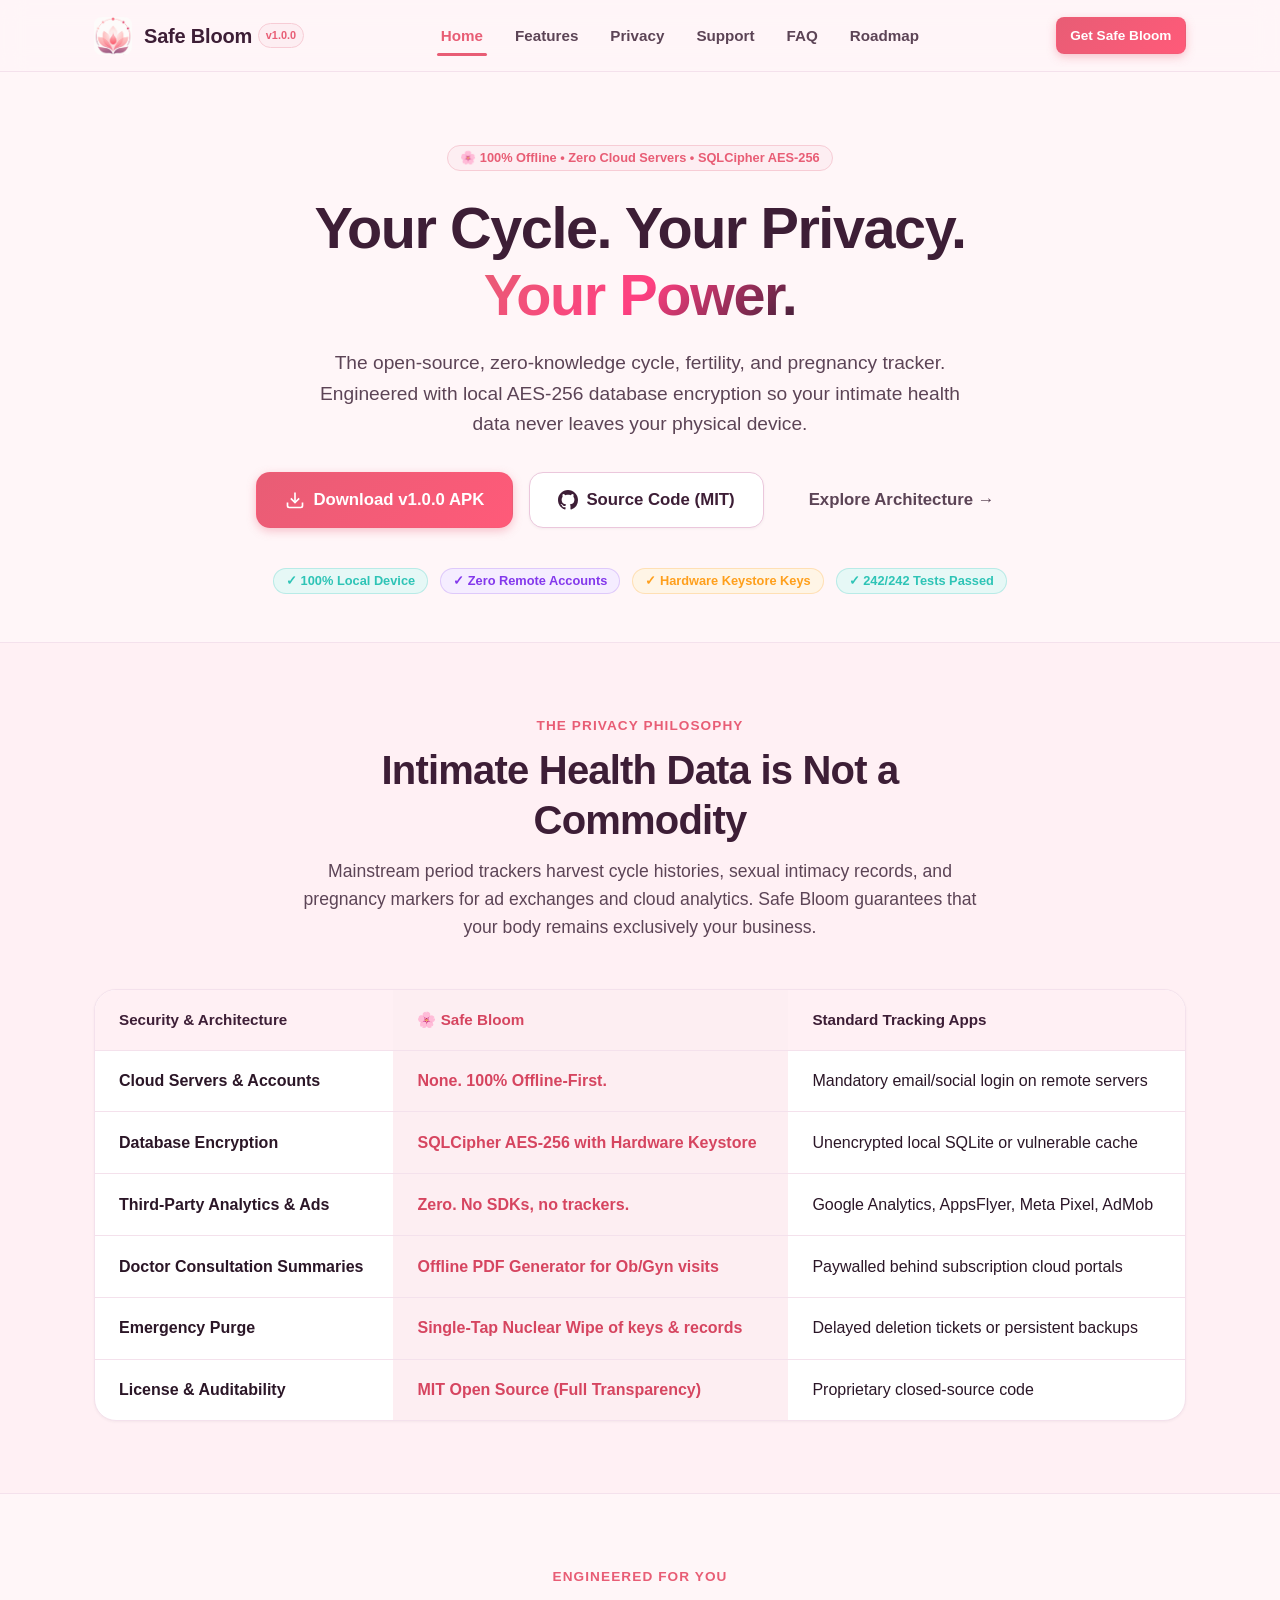
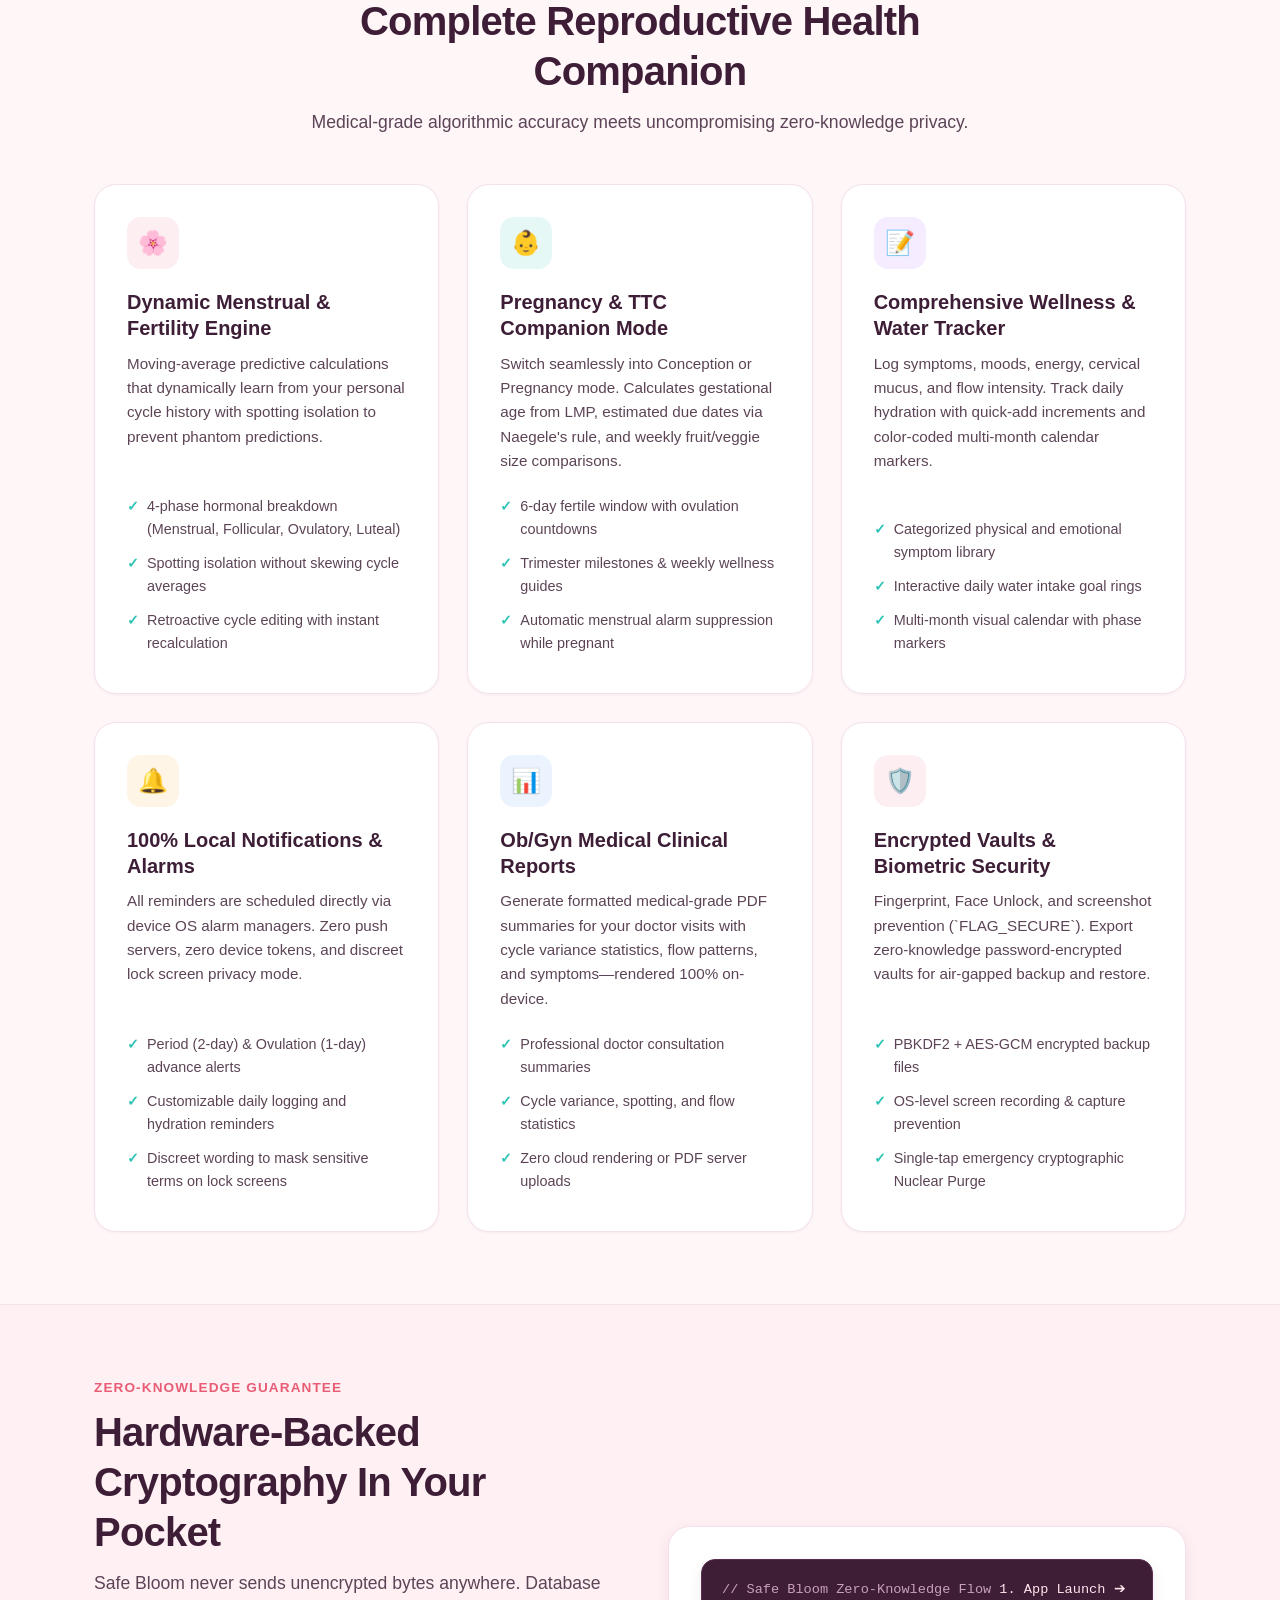
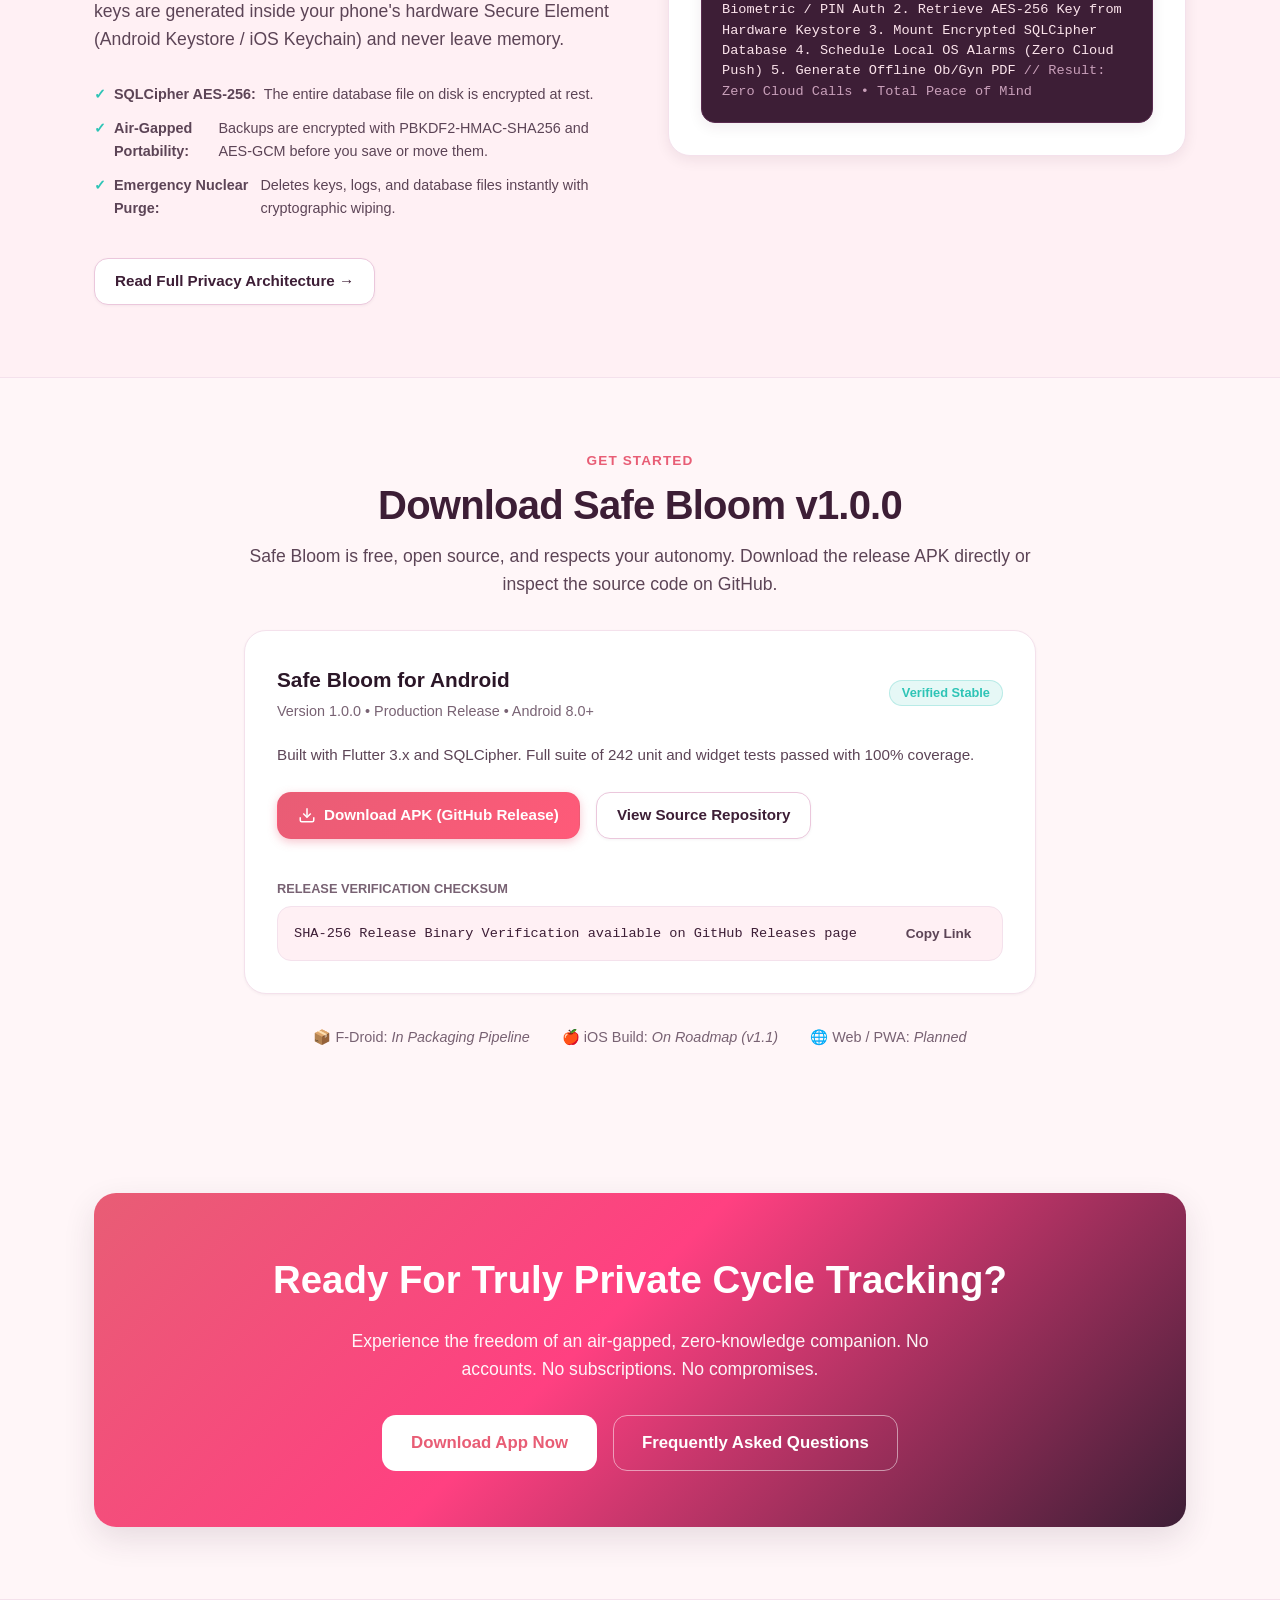
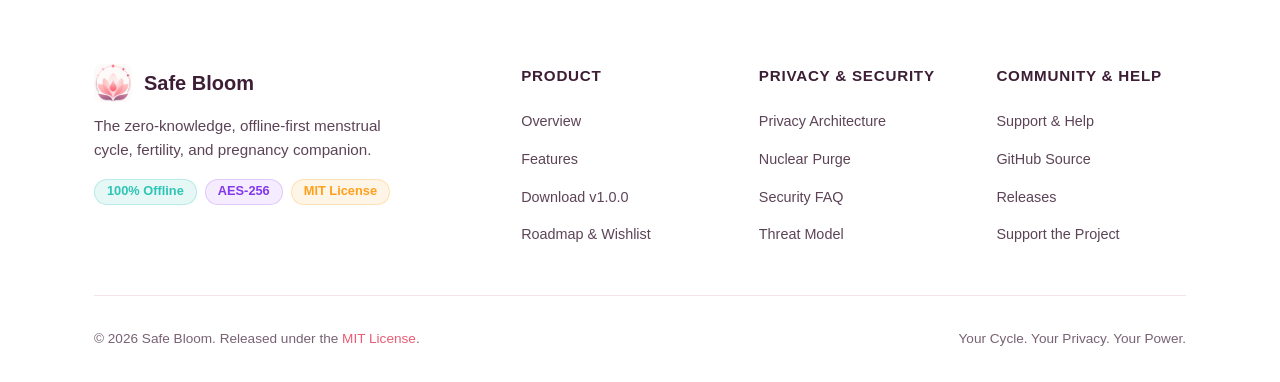
==== commit 1f50aa6b: "style: align theme palette with Safe Bloom cream, white, and petal rose pink colors" ====
--- a/index.html
+++ b/index.html
@@ -5,7 +5,7 @@
   <meta name="viewport" content="width=device-width, initial-scale=1.0">
   <title>Safe Bloom — Zero-Knowledge, Privacy-First Cycle, Fertility & Pregnancy Tracker</title>
   <meta name="description" content="Safe Bloom is a 100% offline-first, zero-knowledge menstrual cycle, fertility, and pregnancy companion with hardware-backed AES-256 encryption.">
-  <meta name="theme-color" content="#8e3b68">
+  <meta name="theme-color" content="#e85d75">
   
   <!-- Open Graph -->
   <meta property="og:title" content="Safe Bloom — Zero-Knowledge Cycle & Pregnancy Tracker">
--- a/css/style.css
+++ b/css/style.css
@@ -1,94 +1,68 @@
 /* ==========================================================================
    SAFE BLOOM — Shared Stylesheet
    Pure Vanilla CSS • Responsive • Lightweight • Zero Dependencies
+   Palette: Cream (#FFF6F8), Pure White (#FFFFFF), & Petal Rose Pink (#E85D75)
    ========================================================================== */
 
 /* --- CSS Variables & Design Tokens --- */
 :root {
-  /* Brand Palette */
-  --primary: #8e3b68;
-  --primary-hover: #772e55;
-  --primary-light: #fbeaf2;
-  --primary-border: #f3c2dc;
+  /* Brand Palette: Authentic Safe Bloom Pink & Plum */
+  --primary: #e85d75;
+  --primary-hover: #d64560;
+  --primary-light: #fdeef2;
+  --primary-border: #f7ccd5;
   
-  --secondary: #5c4d7d;
-  --secondary-light: #f1edfa;
+  --drop-coral: #ff4081;
+  --deep-plum: #3d1e36;
   
-  --accent-sage: #3d7a5a;
-  --accent-sage-light: #eaf5ee;
+  --secondary: #8338ec;
+  --secondary-light: #f5edff;
   
-  --accent-gold: #c26d18;
-  --accent-gold-light: #fef4e8;
-
-  --accent-blue: #2b6cb0;
-  --accent-blue-light: #ebf4ff;
-
-  /* Neutrals & Surfaces (Light Theme) */
-  --bg: #faf9fb;
+  --accent-sage: #2ec4b6;
+  --accent-sage-light: #e6f8f6;
+  
+  --accent-gold: #ff9f1c;
+  --accent-gold-light: #fff5e6;
+
+  --accent-blue: #3a86ef;
+  --accent-blue-light: #ebf3fe;
+
+  /* Base Surfaces: Warm Cream & Crisp White */
+  --bg: #fff6f8;
   --surface: #ffffff;
   --surface-raised: #ffffff;
-  --surface-alt: #f3f1f6;
-  --surface-subtle: #f8f6fb;
+  --surface-alt: #fff0f4;
+  --surface-subtle: #fdf5f7;
   
-  --border-light: #ebe6f0;
-  --border-medium: #d8d0e2;
+  --border-light: #f4e1ec;
+  --border-medium: #ebc7dc;
   
-  --text-main: #1d1927;
-  --text-secondary: #4a4458;
-  --text-muted: #736c82;
+  --text-main: #2b1627;
+  --text-secondary: #5c4456;
+  --text-muted: #786273;
   --text-inverse: #ffffff;
 
   /* Typography */
   --font-sans: -apple-system, BlinkMacSystemFont, "Segoe UI", Roboto, Oxygen-Sans, Ubuntu, Cantarell, "Helvetica Neue", sans-serif;
   --font-mono: ui-monospace, SFMono-Regular, "SF Mono", Menlo, Consolas, "Liberation Mono", monospace;
 
-  /* Shadows */
-  --shadow-sm: 0 1px 2px rgba(29, 25, 39, 0.05);
-  --shadow-md: 0 4px 12px rgba(29, 25, 39, 0.08);
-  --shadow-lg: 0 12px 32px rgba(29, 25, 39, 0.12);
-  --shadow-glow: 0 0 24px rgba(142, 59, 104, 0.2);
+  /* Shadows with delicate warm tint */
+  --shadow-sm: 0 1px 3px rgba(61, 30, 54, 0.05);
+  --shadow-md: 0 4px 14px rgba(61, 30, 54, 0.08);
+  --shadow-lg: 0 12px 32px rgba(61, 30, 54, 0.12);
+  --shadow-glow: 0 0 24px rgba(232, 93, 117, 0.25);
 
   /* Layout & Sizing */
   --container-max: 1140px;
-  --radius-sm: 6px;
-  --radius-md: 12px;
-  --radius-lg: 20px;
+  --radius-sm: 8px;
+  --radius-md: 14px;
+  --radius-lg: 22px;
   --radius-full: 9999px;
   --header-height: 72px;
 
   /* Transitions */
   --transition-fast: 150ms ease;
   --transition-normal: 250ms ease;
-}
-
-/* Dark Mode Preferences */
-@media (prefers-color-scheme: dark) {
-  :root {
-    --bg: #110e17;
-    --surface: #1a1624;
-    --surface-raised: #221d2f;
-    --surface-alt: #282237;
-    --surface-subtle: #1f1a2b;
-
-    --border-light: #2c253c;
-    --border-medium: #403656;
-
-    --text-main: #f5f2f9;
-    --text-secondary: #c5bed4;
-    --text-muted: #948ba4;
-
-    --primary-light: #341626;
-    --primary-border: #56213f;
-
-    --secondary-light: #241c34;
-    --accent-sage-light: #162a1f;
-    --accent-gold-light: #331f08;
-    --accent-blue-light: #12223a;
-
-    --shadow-sm: 0 1px 2px rgba(0, 0, 0, 0.3);
-    --shadow-md: 0 4px 16px rgba(0, 0, 0, 0.4);
-    --shadow-lg: 0 12px 36px rgba(0, 0, 0, 0.5);
-  }
 }
 
 /* --- Global Reset & Box Sizing --- */
@@ -114,6 +88,7 @@
   display: flex;
   flex-direction: column;
   overflow-x: hidden;
+  background-color: var(--bg);
 }
 
 img, svg {
@@ -156,7 +131,7 @@
   top: 0;
   z-index: 100;
   height: var(--header-height);
-  background-color: rgba(250, 249, 251, 0.85);
+  background-color: rgba(255, 246, 248, 0.9);
   backdrop-filter: blur(12px);
   -webkit-backdrop-filter: blur(12px);
   border-bottom: 1px solid var(--border-light);
@@ -165,12 +140,6 @@
   transition: background-color var(--transition-normal), border-color var(--transition-normal);
 }
 
-@media (prefers-color-scheme: dark) {
-  .site-header {
-    background-color: rgba(17, 14, 23, 0.85);
-  }
-}
-
 .nav-wrapper {
   display: flex;
   align-items: center;
@@ -184,7 +153,7 @@
   gap: 0.75rem;
   font-weight: 700;
   font-size: 1.25rem;
-  color: var(--text-main);
+  color: var(--deep-plum);
   text-decoration: none;
 }
 
@@ -222,7 +191,7 @@
 
 .nav-link {
   font-size: 0.95rem;
-  font-weight: 500;
+  font-weight: 600;
   color: var(--text-secondary);
   padding: 0.5rem 0.25rem;
   position: relative;
@@ -235,7 +204,7 @@
 
 .nav-link.active {
   color: var(--primary);
-  font-weight: 600;
+  font-weight: 700;
 }
 
 .nav-link.active::after {
@@ -244,7 +213,7 @@
   bottom: -4px;
   left: 0;
   right: 0;
-  height: 2px;
+  height: 2.5px;
   background-color: var(--primary);
   border-radius: 2px;
 }
@@ -262,7 +231,7 @@
   border: none;
   padding: 0.5rem;
   cursor: pointer;
-  color: var(--text-main);
+  color: var(--deep-plum);
 }
 
 .mobile-toggle svg {
@@ -288,28 +257,31 @@
 }
 
 .btn-primary {
-  background-color: var(--primary);
+  background: linear-gradient(135deg, var(--primary) 0%, #ff5a79 100%);
   color: var(--text-inverse);
-  box-shadow: 0 2px 8px rgba(142, 59, 104, 0.25);
+  box-shadow: 0 3px 10px rgba(232, 93, 117, 0.35);
+  border: 1px solid rgba(232, 93, 117, 0.2);
 }
 
 .btn-primary:hover {
-  background-color: var(--primary-hover);
+  background: linear-gradient(135deg, var(--primary-hover) 0%, #e84c6c 100%);
   color: var(--text-inverse);
   transform: translateY(-1px);
-  box-shadow: 0 4px 14px rgba(142, 59, 104, 0.35);
+  box-shadow: 0 6px 16px rgba(232, 93, 117, 0.45);
 }
 
 .btn-secondary {
   background-color: var(--surface);
-  color: var(--text-main);
+  color: var(--deep-plum);
   border-color: var(--border-medium);
+  box-shadow: var(--shadow-sm);
 }
 
 .btn-secondary:hover {
   background-color: var(--surface-alt);
   color: var(--primary);
   border-color: var(--primary-border);
+  transform: translateY(-1px);
 }
 
 .btn-ghost {
@@ -319,7 +291,7 @@
 
 .btn-ghost:hover {
   background-color: var(--surface-alt);
-  color: var(--text-main);
+  color: var(--primary);
 }
 
 .btn-sm {
@@ -355,19 +327,19 @@
 .badge-sage {
   background-color: var(--accent-sage-light);
   color: var(--accent-sage);
-  border: 1px solid rgba(61, 122, 90, 0.2);
+  border: 1px solid rgba(46, 196, 182, 0.25);
 }
 
 .badge-purple {
   background-color: var(--secondary-light);
   color: var(--secondary);
-  border: 1px solid rgba(92, 77, 125, 0.2);
+  border: 1px solid rgba(131, 56, 236, 0.2);
 }
 
 .badge-gold {
   background-color: var(--accent-gold-light);
   color: var(--accent-gold);
-  border: 1px solid rgba(194, 109, 24, 0.2);
+  border: 1px solid rgba(255, 159, 28, 0.25);
 }
 
 /* --- Hero Section --- */
@@ -386,12 +358,12 @@
   font-weight: 800;
   line-height: 1.15;
   letter-spacing: -0.025em;
-  color: var(--text-main);
+  color: var(--deep-plum);
   margin-bottom: 1.25rem;
 }
 
 .hero-title .gradient-text {
-  background: linear-gradient(135deg, var(--primary) 0%, #b25886 50%, var(--secondary) 100%);
+  background: linear-gradient(135deg, var(--primary) 0%, #ff4081 50%, var(--deep-plum) 100%);
   -webkit-background-clip: text;
   -webkit-text-fill-color: transparent;
 }
@@ -451,7 +423,7 @@
 .section-title {
   font-size: clamp(1.8rem, 3.5vw, 2.5rem);
   font-weight: 700;
-  color: var(--text-main);
+  color: var(--deep-plum);
   letter-spacing: -0.02em;
   line-height: 1.25;
   margin-bottom: 0.75rem;
@@ -528,7 +500,7 @@
 .card-title {
   font-size: 1.25rem;
   font-weight: 700;
-  color: var(--text-main);
+  color: var(--deep-plum);
   margin-bottom: 0.65rem;
   line-height: 1.3;
 }
@@ -587,21 +559,14 @@
   background-color: var(--surface-alt);
   font-size: 0.95rem;
   font-weight: 700;
-  color: var(--text-main);
+  color: var(--deep-plum);
 }
 
 .comparison-table th.highlight,
 .comparison-table td.highlight {
   background-color: var(--primary-light);
-  color: var(--primary);
+  color: var(--primary-hover);
   font-weight: 600;
-}
-
-@media (prefers-color-scheme: dark) {
-  .comparison-table th.highlight,
-  .comparison-table td.highlight {
-    background-color: rgba(142, 59, 104, 0.15);
-  }
 }
 
 .comparison-table tr:last-child td {
@@ -633,23 +598,24 @@
 }
 
 .code-box {
-  background-color: #1a1624;
-  color: #c5bed4;
+  background-color: #3d1e36;
+  color: #fce4ec;
   font-family: var(--font-mono);
   font-size: 0.85rem;
   padding: 1.25rem;
   border-radius: var(--radius-md);
   overflow-x: auto;
   line-height: 1.5;
-  border: 1px solid #2c253c;
+  border: 1px solid #5a2c50;
+  box-shadow: var(--shadow-md);
 }
 
 .code-box code {
-  color: #e5a7cb;
+  color: #ff80ab;
 }
 
 .code-box .comment {
-  color: #736c82;
+  color: #c9a0ba;
 }
 
 /* --- Accordion (FAQ) --- */
@@ -683,7 +649,7 @@
   gap: 1rem;
   font-size: 1.05rem;
   font-weight: 600;
-  color: var(--text-main);
+  color: var(--deep-plum);
   cursor: pointer;
 }
 
@@ -692,6 +658,7 @@
   height: 20px;
   flex-shrink: 0;
   transition: transform var(--transition-fast);
+  color: var(--primary);
 }
 
 .accordion-item.active .accordion-icon {
@@ -729,7 +696,7 @@
   border: 1px solid var(--border-medium);
   border-radius: var(--radius-md);
   background-color: var(--surface);
-  color: var(--text-main);
+  color: var(--deep-plum);
   font-size: 1rem;
   font-family: inherit;
   outline: none;
@@ -738,7 +705,7 @@
 
 .search-input:focus {
   border-color: var(--primary);
-  box-shadow: 0 0 0 3px rgba(142, 59, 104, 0.15);
+  box-shadow: 0 0 0 3px rgba(232, 93, 117, 0.2);
 }
 
 .search-icon-pos {
@@ -773,13 +740,15 @@
 
 .filter-tab:hover {
   background-color: var(--surface-alt);
-  color: var(--text-main);
+  color: var(--primary);
+  border-color: var(--primary-border);
 }
 
 .filter-tab.active {
-  background-color: var(--primary);
+  background: linear-gradient(135deg, var(--primary) 0%, #ff5a79 100%);
   color: var(--text-inverse);
-  border-color: var(--primary);
+  border-color: transparent;
+  box-shadow: 0 2px 8px rgba(232, 93, 117, 0.3);
 }
 
 /* --- Roadmap Specifics --- */
@@ -834,7 +803,7 @@
 
 /* --- Call to Action Banner --- */
 .cta-banner {
-  background: linear-gradient(135deg, var(--primary) 0%, var(--secondary) 100%);
+  background: linear-gradient(135deg, #e85d75 0%, #ff4081 45%, #3d1e36 100%);
   color: var(--text-inverse);
   border-radius: var(--radius-lg);
   padding: 3.5rem 2rem;
@@ -852,7 +821,7 @@
   font-size: 1.1rem;
   max-width: 600px;
   margin: 0 auto 2rem;
-  opacity: 0.9;
+  opacity: 0.95;
 }
 
 .cta-banner .btn-white {
@@ -862,14 +831,15 @@
 }
 
 .cta-banner .btn-white:hover {
-  background-color: #f8f6fb;
+  background-color: #fff6f8;
+  color: var(--primary-hover);
   transform: translateY(-2px);
 }
 
 .cta-banner .btn-outline-white {
   background-color: transparent;
   color: #ffffff;
-  border-color: rgba(255, 255, 255, 0.4);
+  border-color: rgba(255, 255, 255, 0.5);
 }
 
 .cta-banner .btn-outline-white:hover {
@@ -889,7 +859,7 @@
   padding: 0.75rem 1rem;
   font-family: var(--font-mono);
   font-size: 0.85rem;
-  color: var(--text-main);
+  color: var(--deep-plum);
   word-break: break-all;
 }
 
@@ -898,8 +868,8 @@
   position: fixed;
   bottom: 2rem;
   right: 2rem;
-  background-color: var(--text-main);
-  color: var(--surface);
+  background-color: var(--deep-plum);
+  color: #ffffff;
   padding: 0.75rem 1.25rem;
   border-radius: var(--radius-md);
   font-size: 0.9rem;
@@ -943,7 +913,7 @@
 .footer-col h4 {
   font-size: 0.95rem;
   font-weight: 700;
-  color: var(--text-main);
+  color: var(--deep-plum);
   margin-bottom: 1.25rem;
   text-transform: uppercase;
   letter-spacing: 0.05em;
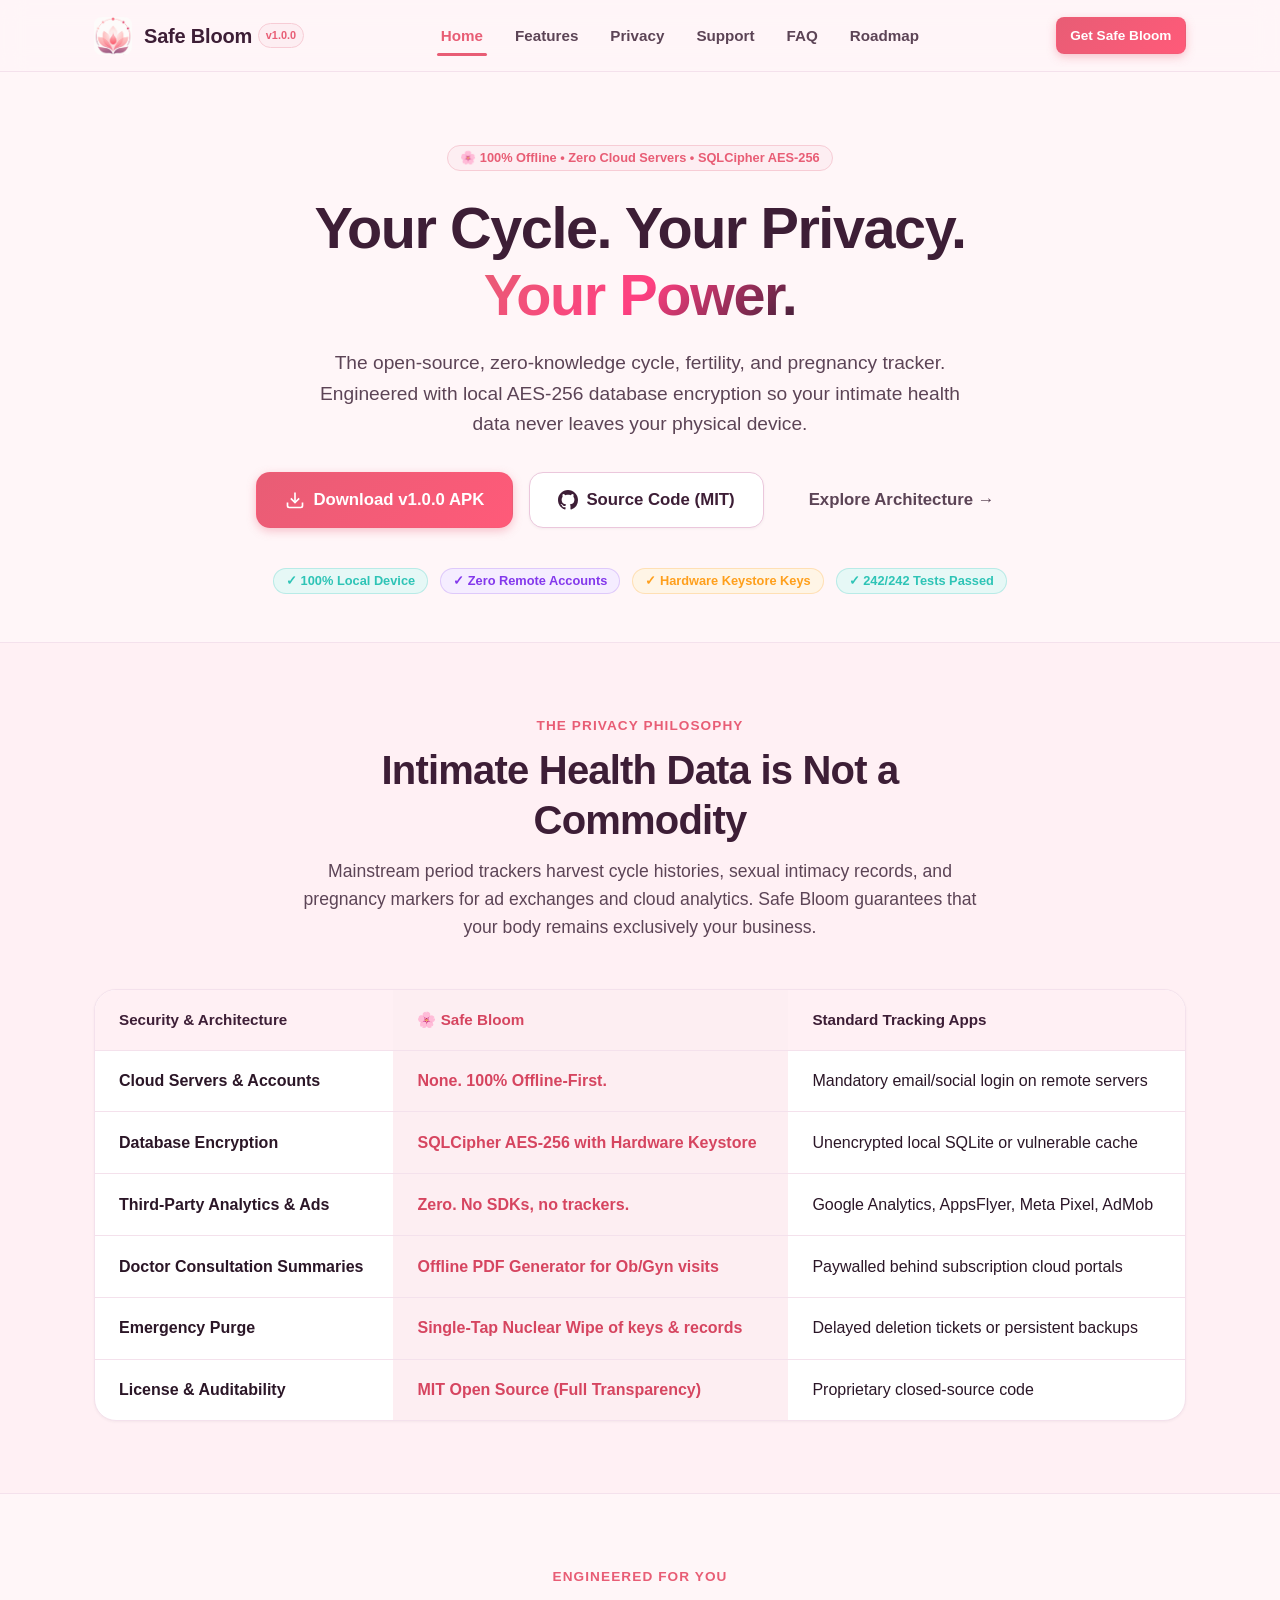
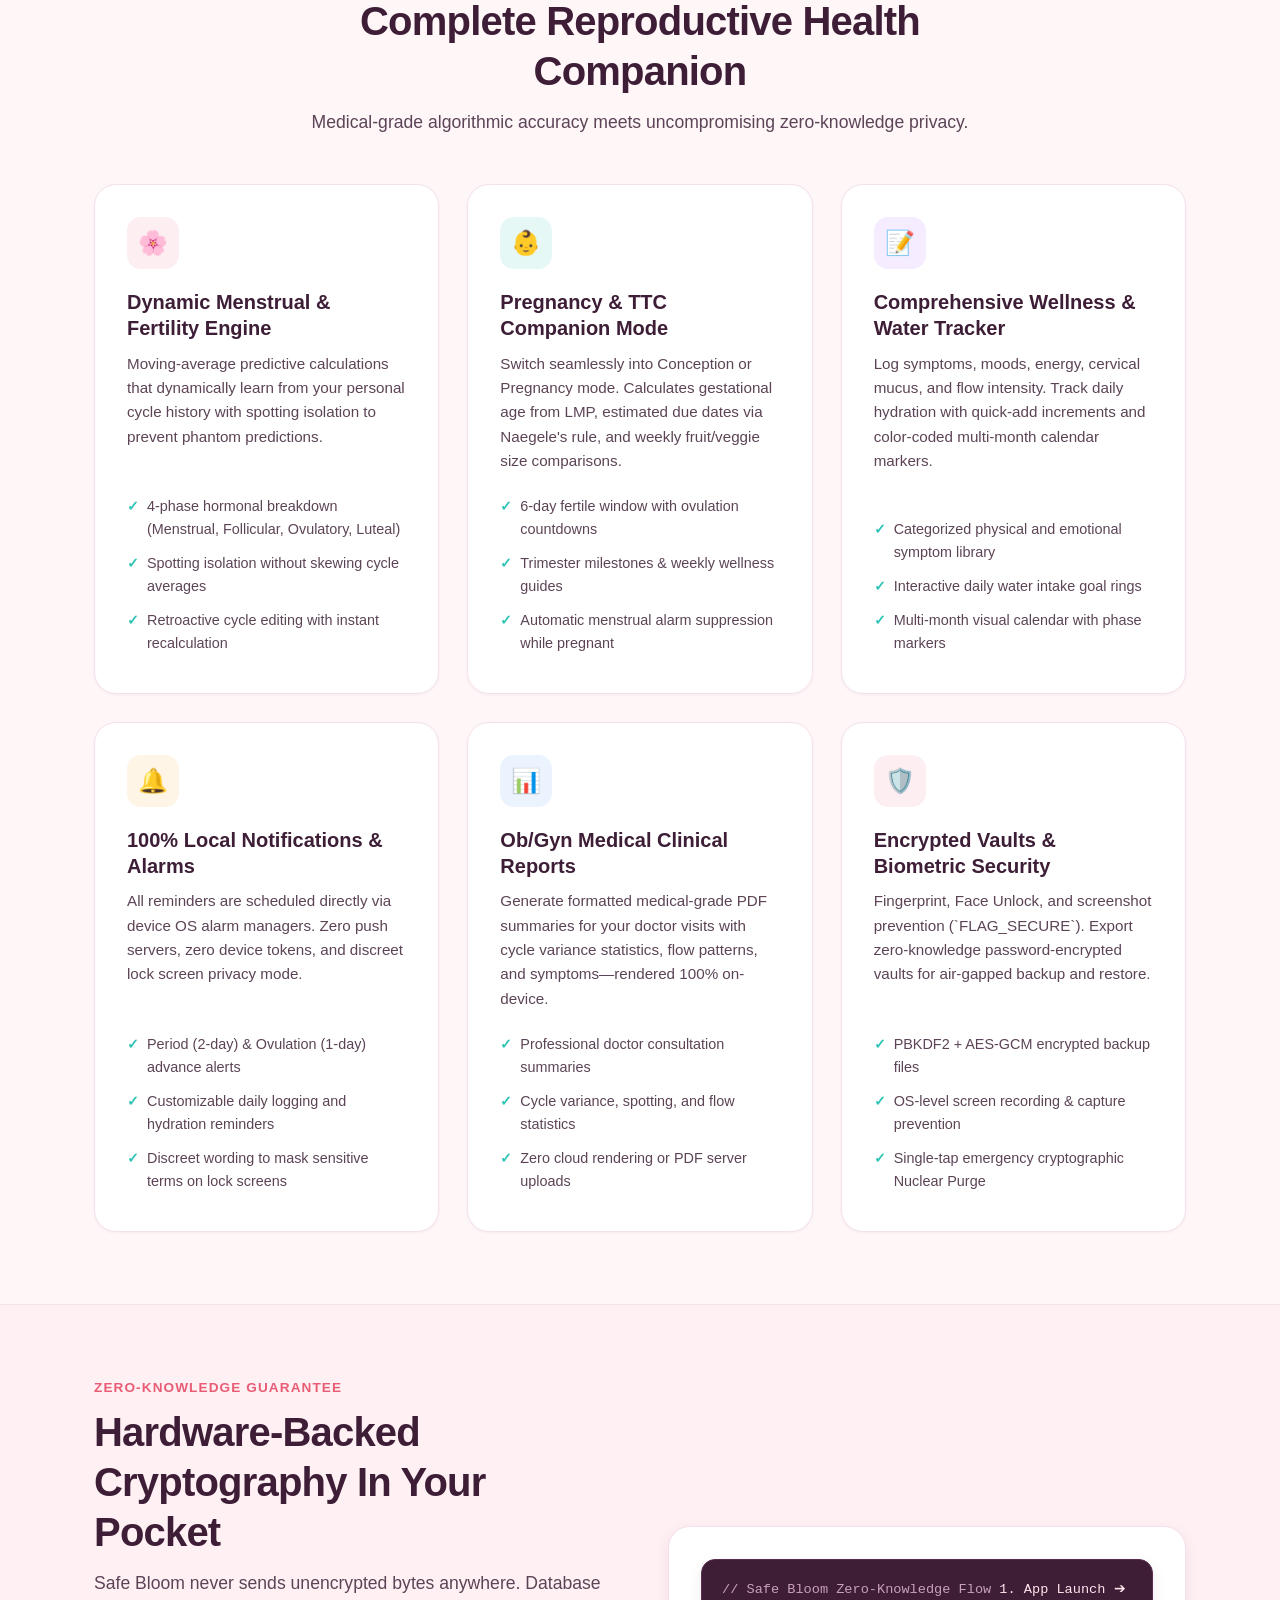
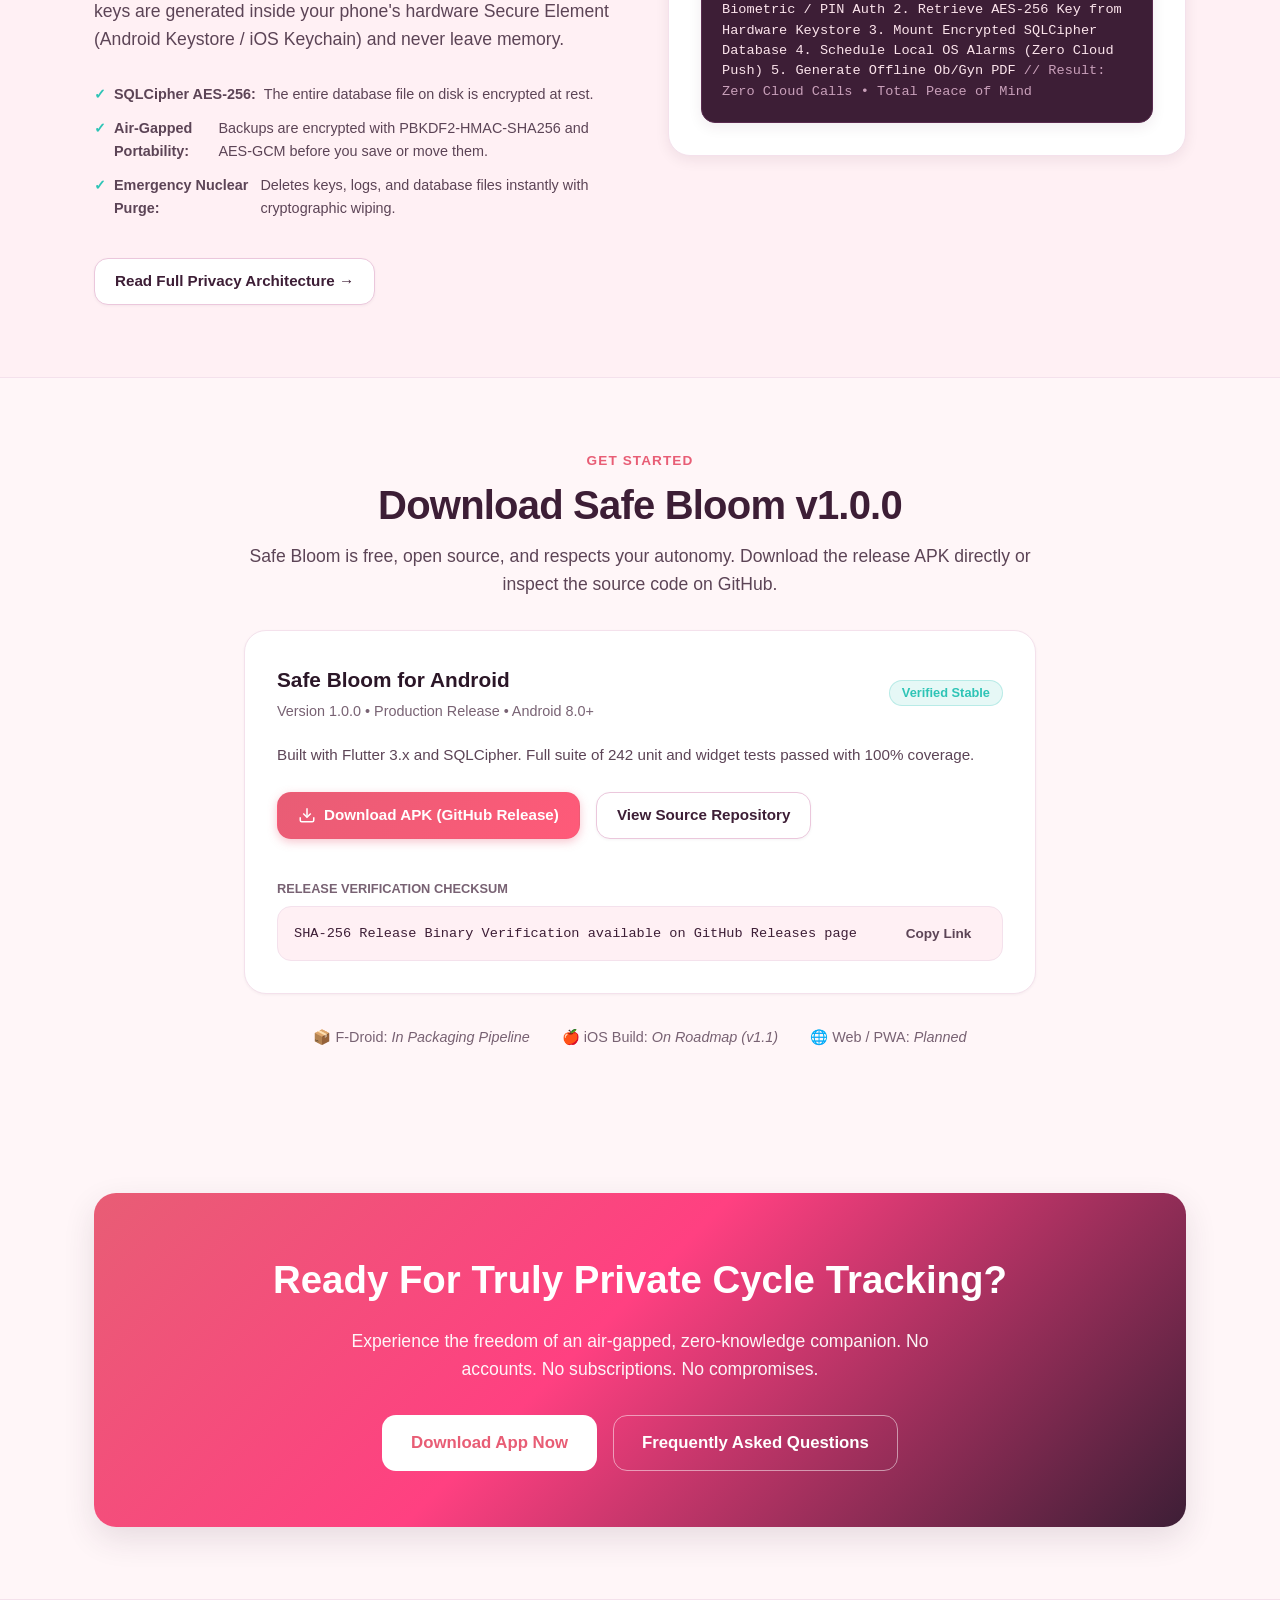
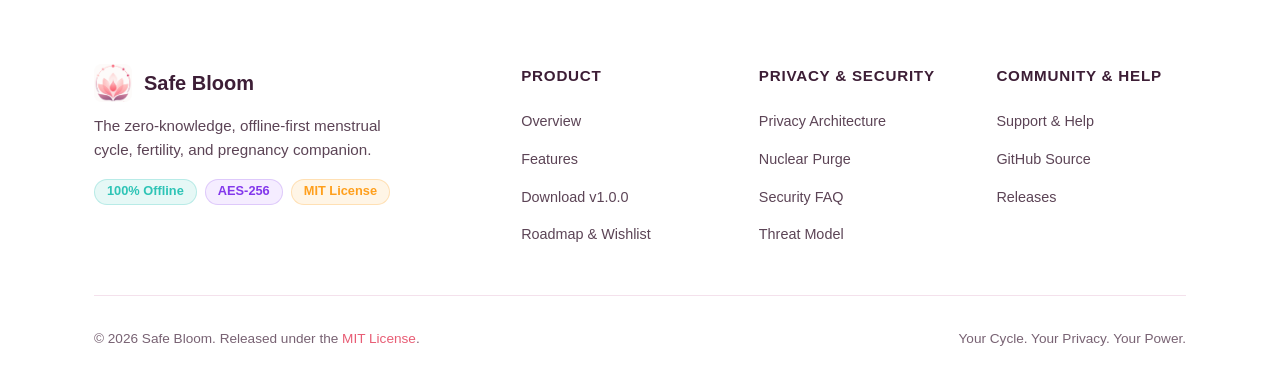
==== commit 13d18548: "docs: comment out donation / support development section until payment IDs are configured" ====
--- a/index.html
+++ b/index.html
@@ -407,7 +407,7 @@
             <li><a href="./support/" class="footer-link">Support & Help</a></li>
             <li><a href="https://github.com/DarkWolfHunter007/Safe-Bloom" target="_blank" rel="noopener noreferrer" class="footer-link">GitHub Source</a></li>
             <li><a href="https://github.com/DarkWolfHunter007/Safe-Bloom/releases" target="_blank" rel="noopener noreferrer" class="footer-link">Releases</a></li>
-            <li><a href="./roadmap/#support-the-project" class="footer-link">Support the Project</a></li>
+            <!-- <li><a href="./roadmap/#support-the-project" class="footer-link">Support the Project</a></li> -->
           </ul>
         </div>
       </div>
--- a/css/style.css
+++ b/css/style.css
@@ -959,18 +959,24 @@
 @media (max-width: 900px) {
   .footer-grid {
     grid-template-columns: 1fr 1fr;
-    gap: 2rem;
+    gap: 2.5rem;
   }
 
   .feature-split {
     grid-template-columns: 1fr;
-    gap: 2rem;
+    gap: 2.5rem;
   }
 }
 
 @media (max-width: 768px) {
+  :root {
+    --header-height: 64px;
+  }
+
   .mobile-toggle {
-    display: block;
+    display: flex;
+    align-items: center;
+    justify-content: center;
   }
 
   .nav-menu {
@@ -981,9 +987,9 @@
     background-color: var(--surface);
     border-bottom: 1px solid var(--border-medium);
     flex-direction: column;
-    align-items: flex-start;
-    padding: 1.5rem;
-    gap: 1.25rem;
+    align-items: stretch;
+    padding: 1.25rem 1.5rem 1.75rem;
+    gap: 0.5rem;
     box-shadow: var(--shadow-lg);
     display: none;
   }
@@ -992,21 +998,60 @@
     display: flex;
   }
 
+  .nav-menu li {
+    width: 100%;
+  }
+
+  .nav-link {
+    display: block;
+    padding: 0.75rem 0.5rem;
+    font-size: 1.05rem;
+    border-radius: var(--radius-sm);
+  }
+
+  .nav-link:hover,
+  .nav-link.active {
+    background-color: var(--primary-light);
+  }
+
+  .nav-link.active::after {
+    display: none;
+  }
+
   .nav-actions {
     display: none;
   }
 
+  .section {
+    padding: 3.5rem 0;
+  }
+
+  .hero {
+    padding: 3.5rem 0 2.5rem;
+  }
+
   .grid-2, .grid-3 {
     grid-template-columns: 1fr;
+    gap: 1.25rem;
+  }
+
+  .card {
+    padding: 1.5rem;
   }
 
   .footer-grid {
     grid-template-columns: 1fr;
+    gap: 2rem;
   }
 
   .footer-bottom {
     flex-direction: column;
     align-items: flex-start;
+    gap: 0.75rem;
+  }
+
+  .comparison-wrapper {
+    -webkit-overflow-scrolling: touch;
   }
 
   .timeline::before {
@@ -1023,3 +1068,62 @@
     height: 22px;
   }
 }
+
+@media (max-width: 480px) {
+  .hero-title {
+    font-size: 2rem;
+  }
+
+  .hero-subtitle {
+    font-size: 1.05rem;
+  }
+
+  .hero-actions {
+    flex-direction: column;
+    width: 100%;
+  }
+
+  .hero-actions .btn {
+    width: 100%;
+  }
+
+  .filter-tabs {
+    justify-content: flex-start;
+    overflow-x: auto;
+    flex-wrap: nowrap;
+    padding-bottom: 0.5rem;
+    -webkit-overflow-scrolling: touch;
+  }
+
+  .filter-tab {
+    flex-shrink: 0;
+  }
+
+  .copy-box {
+    flex-direction: column;
+    align-items: stretch;
+    gap: 0.75rem;
+  }
+
+  .copy-box button,
+  .copy-box a {
+    width: 100%;
+    text-align: center;
+  }
+
+  .cta-banner {
+    padding: 2.5rem 1.25rem;
+  }
+
+  .cta-banner .btn {
+    width: 100%;
+  }
+
+  .toast {
+    left: 1rem;
+    right: 1rem;
+    bottom: 1.5rem;
+    text-align: center;
+  }
+}
+
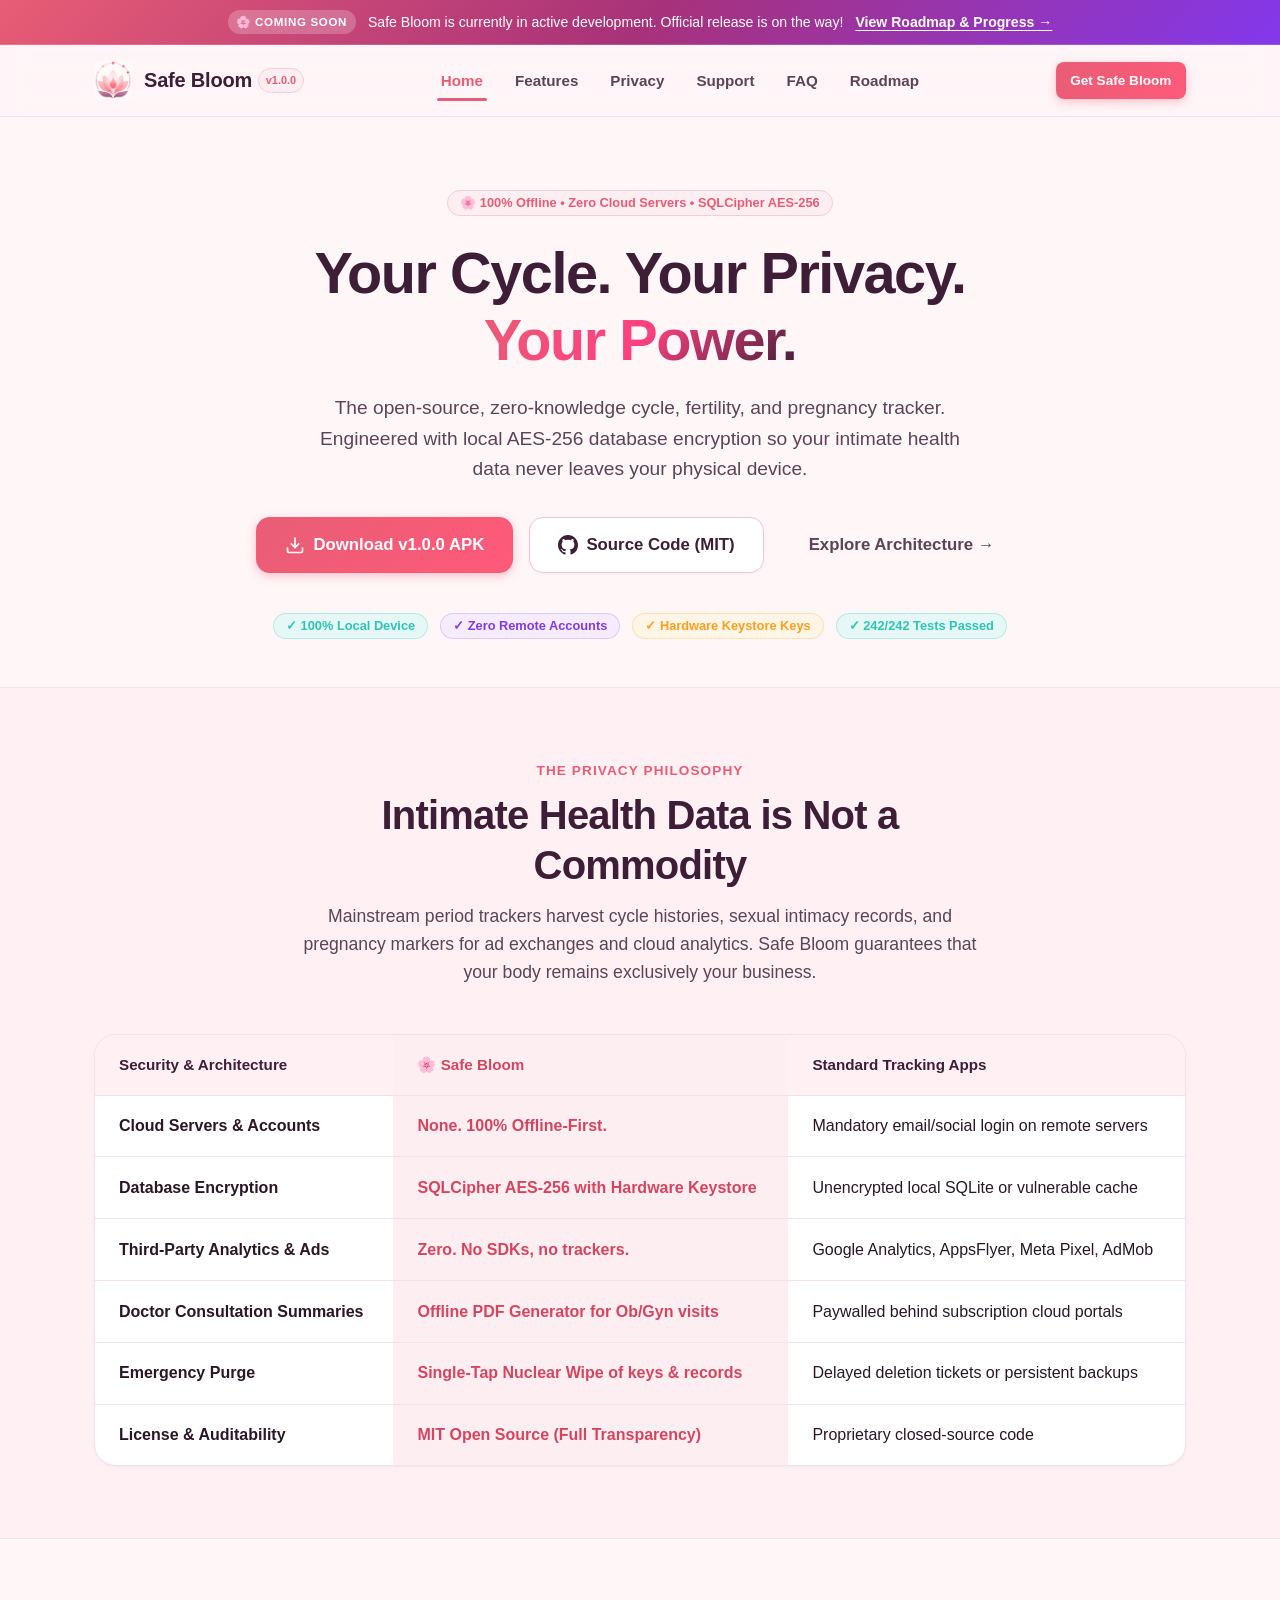
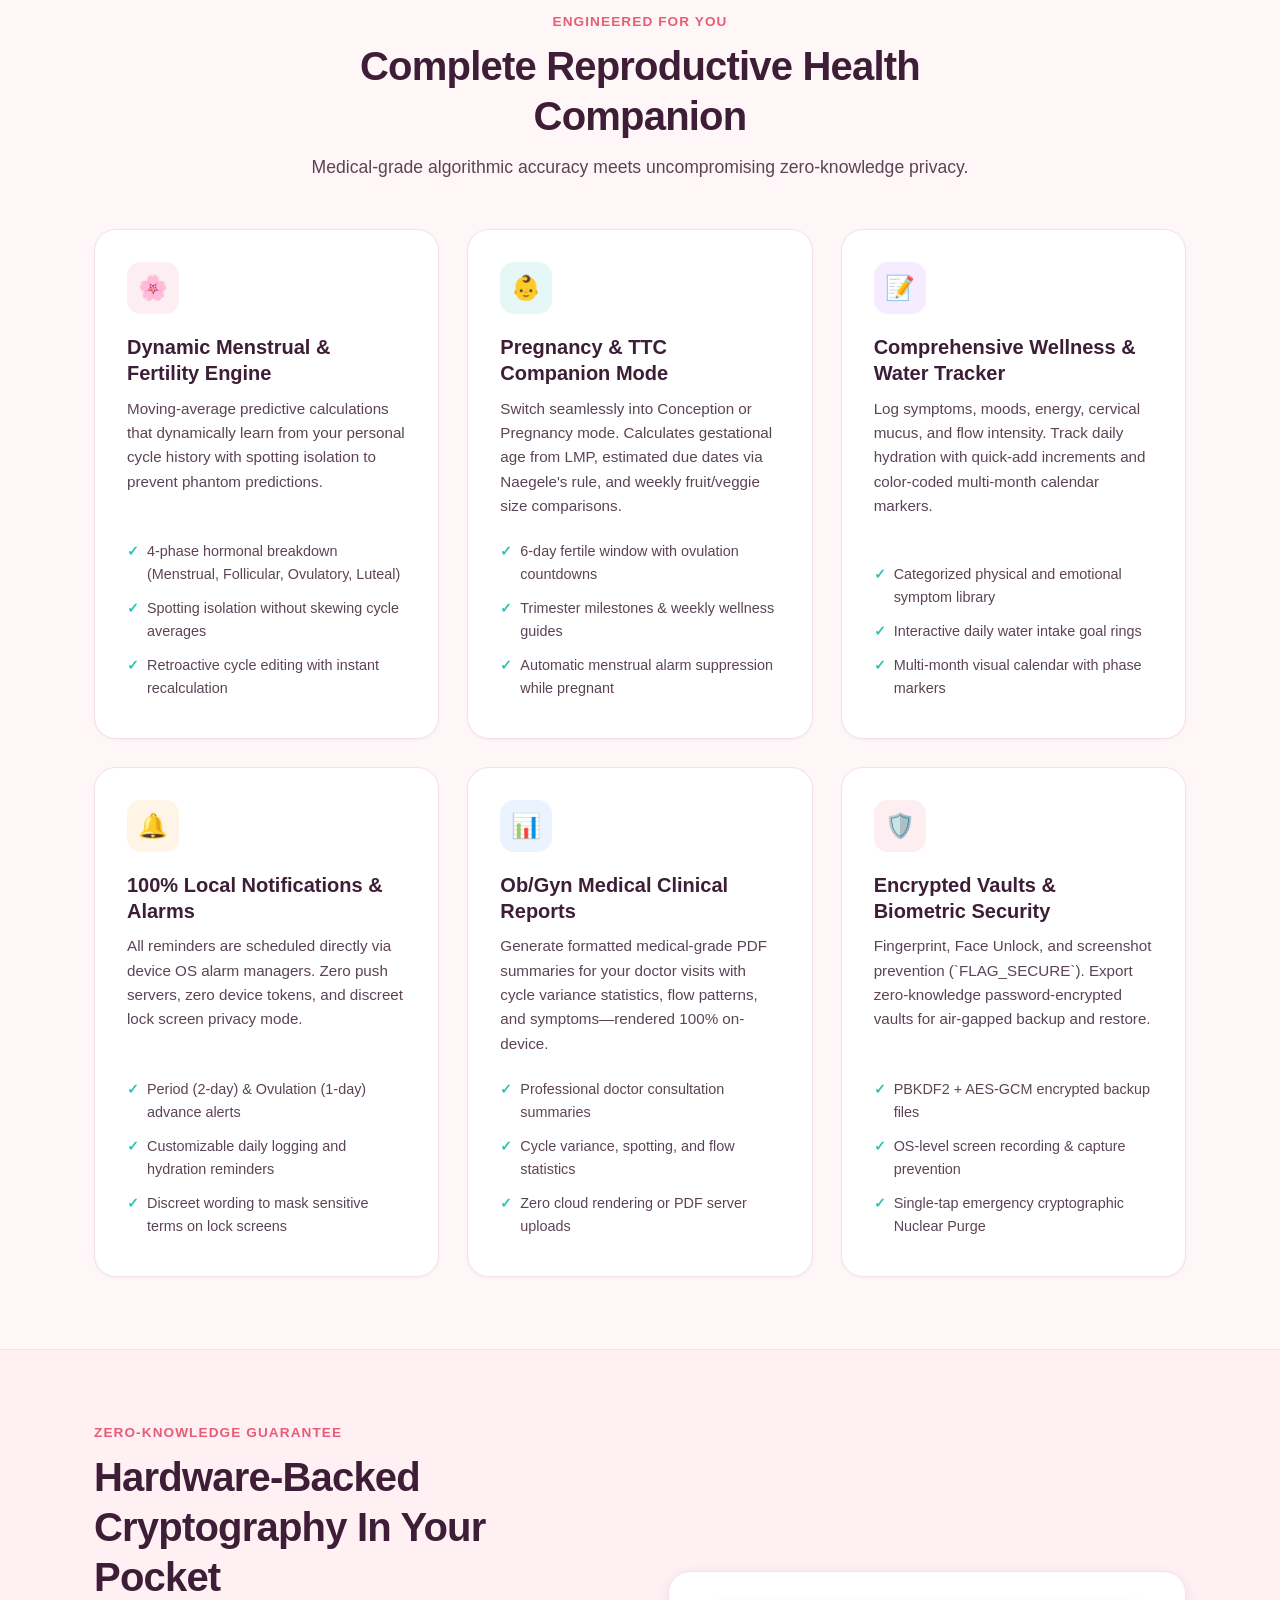
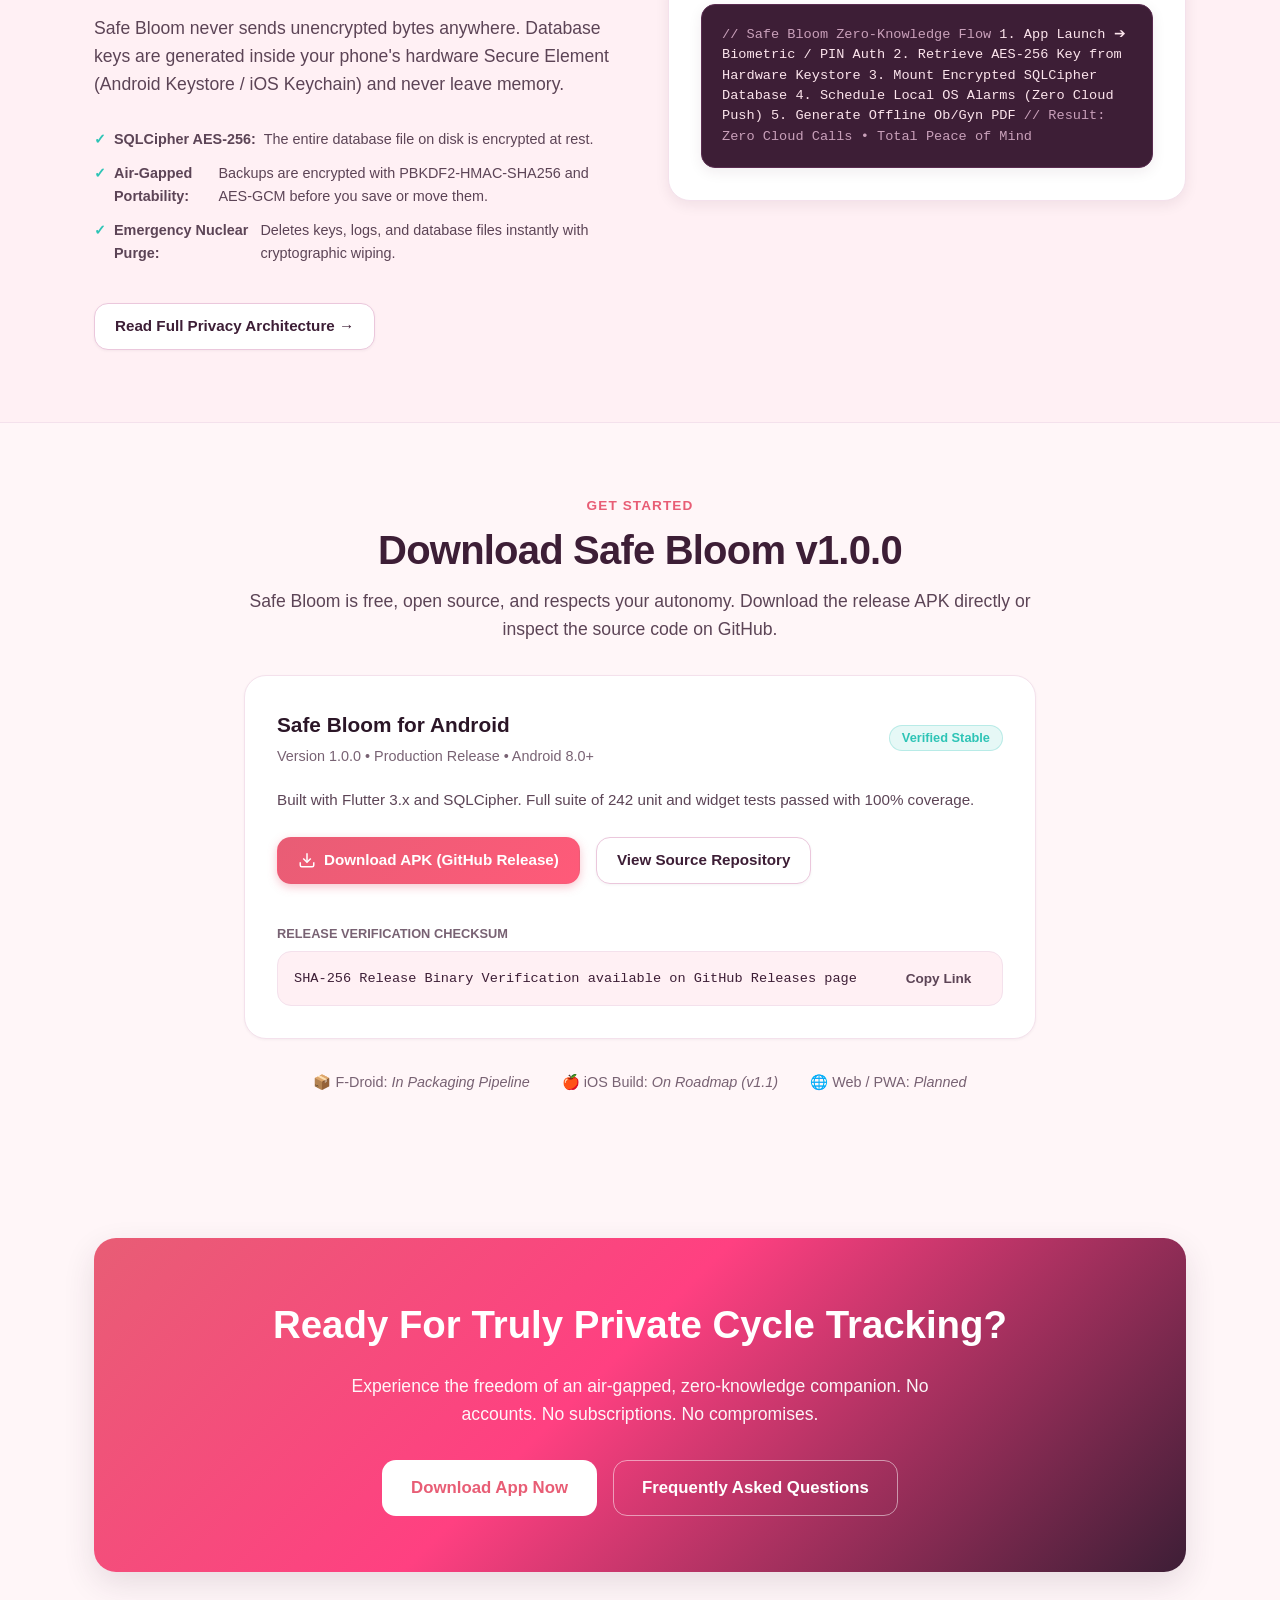
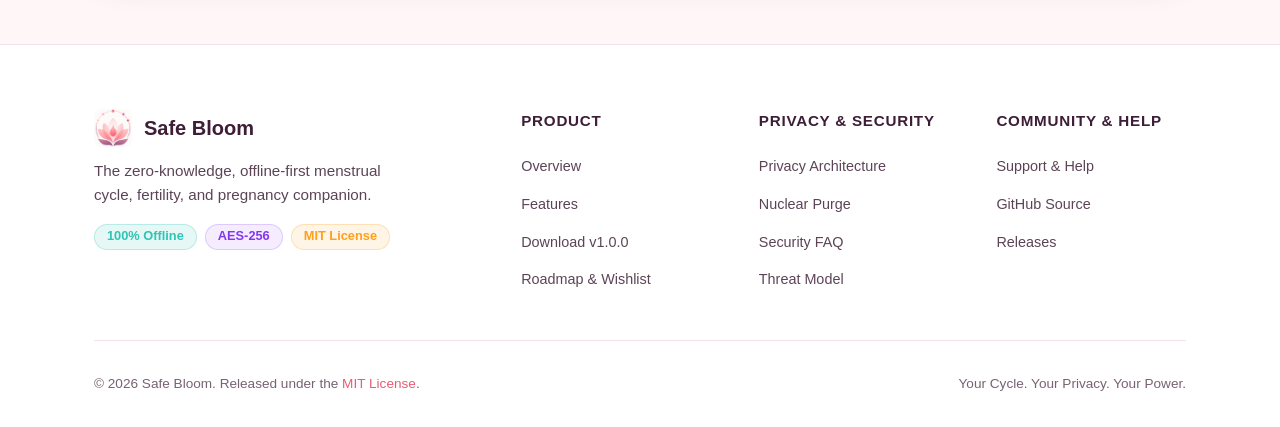
==== commit 0193cb70: "feat: add coming soon announcement banner to all site pages" ====
--- a/index.html
+++ b/index.html
@@ -20,6 +20,15 @@
   <link rel="stylesheet" href="./css/style.css">
 </head>
 <body>
+
+  <!-- Coming Soon Announcement Banner -->
+  <div class="announcement-banner" role="alert">
+    <div class="container">
+      <span class="banner-badge">🌸 Coming Soon</span>
+      <span>Safe Bloom is currently in active development. Official release is on the way!</span>
+      <a href="./roadmap/" class="banner-link">View Roadmap & Progress →</a>
+    </div>
+  </div>
 
   <!-- Site Header & Navigation -->
   <header class="site-header">
--- a/css/style.css
+++ b/css/style.css
@@ -125,6 +125,54 @@
   max-width: 840px;
 }
 
+/* --- Announcement / Coming Soon Banner --- */
+.announcement-banner {
+  background: linear-gradient(135deg, #e85d75 0%, #a83279 50%, #8338ec 100%);
+  color: #ffffff;
+  padding: 0.65rem 1rem;
+  font-size: 0.88rem;
+  font-weight: 500;
+  text-align: center;
+  position: relative;
+  z-index: 101;
+  border-bottom: 1px solid rgba(255, 255, 255, 0.15);
+}
+
+.announcement-banner .container {
+  display: flex;
+  align-items: center;
+  justify-content: center;
+  gap: 0.75rem;
+  flex-wrap: wrap;
+}
+
+.announcement-banner .banner-badge {
+  background-color: rgba(255, 255, 255, 0.22);
+  color: #ffffff;
+  font-size: 0.72rem;
+  text-transform: uppercase;
+  letter-spacing: 0.06em;
+  padding: 0.15rem 0.55rem;
+  border-radius: var(--radius-full);
+  font-weight: 700;
+  white-space: nowrap;
+}
+
+.announcement-banner .banner-link {
+  color: #ffffff;
+  text-decoration: underline;
+  font-weight: 700;
+  text-underline-offset: 3px;
+  display: inline-flex;
+  align-items: center;
+  gap: 0.25rem;
+}
+
+.announcement-banner .banner-link:hover {
+  color: #fdeef2;
+  text-decoration: underline;
+}
+
 /* --- Header & Navigation --- */
 .site-header {
   position: sticky;
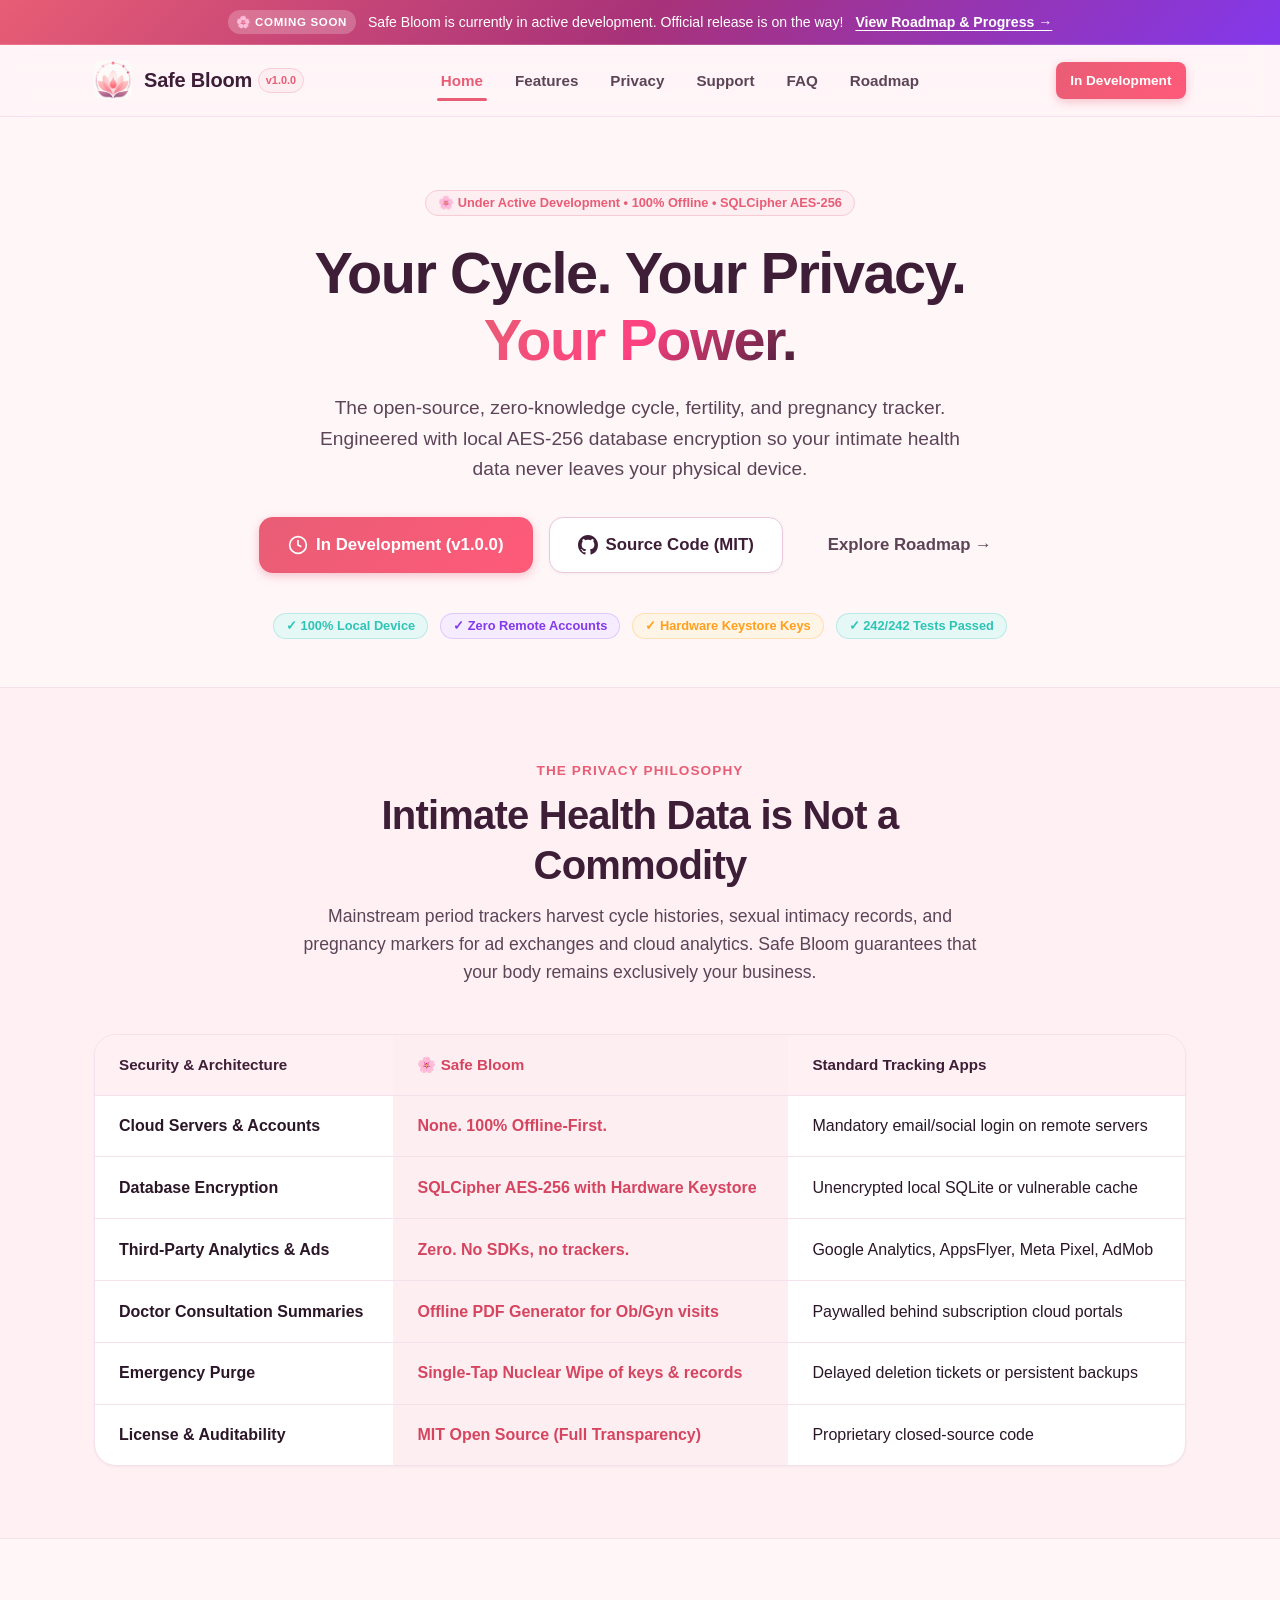
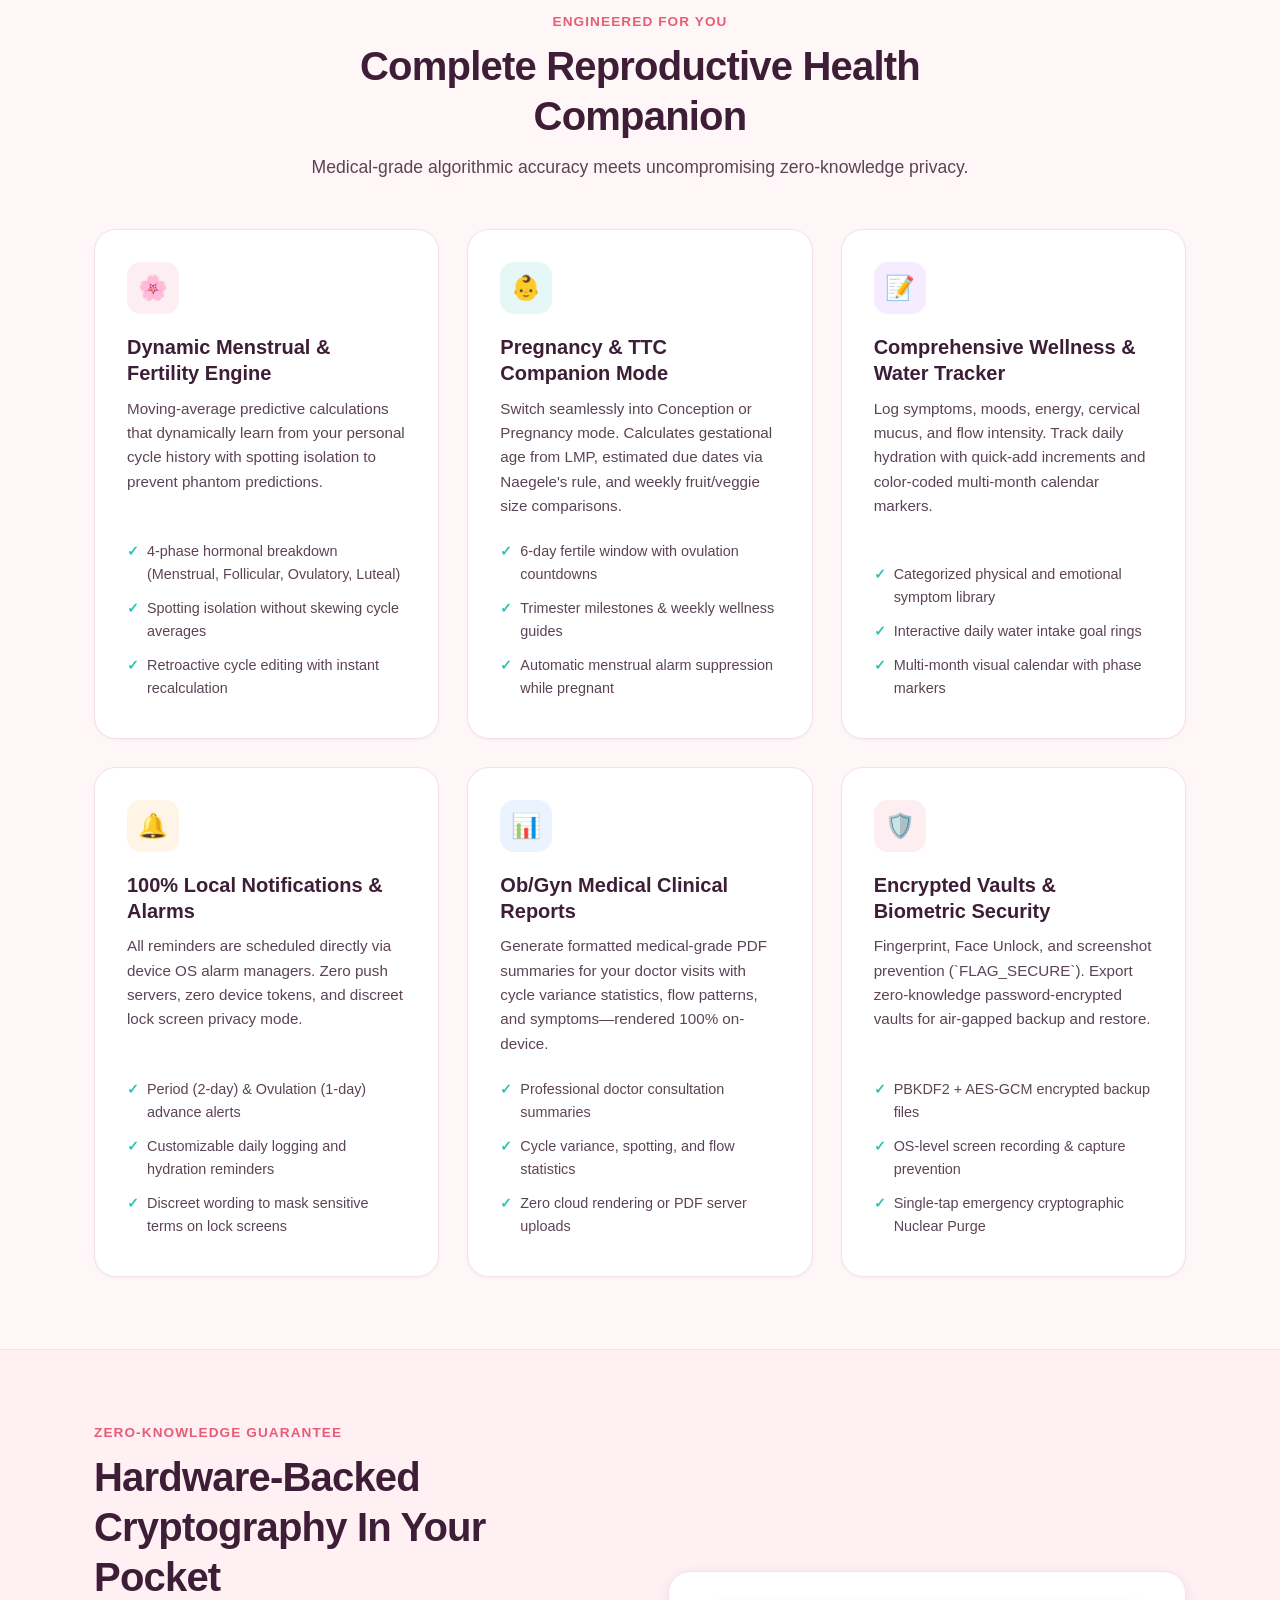
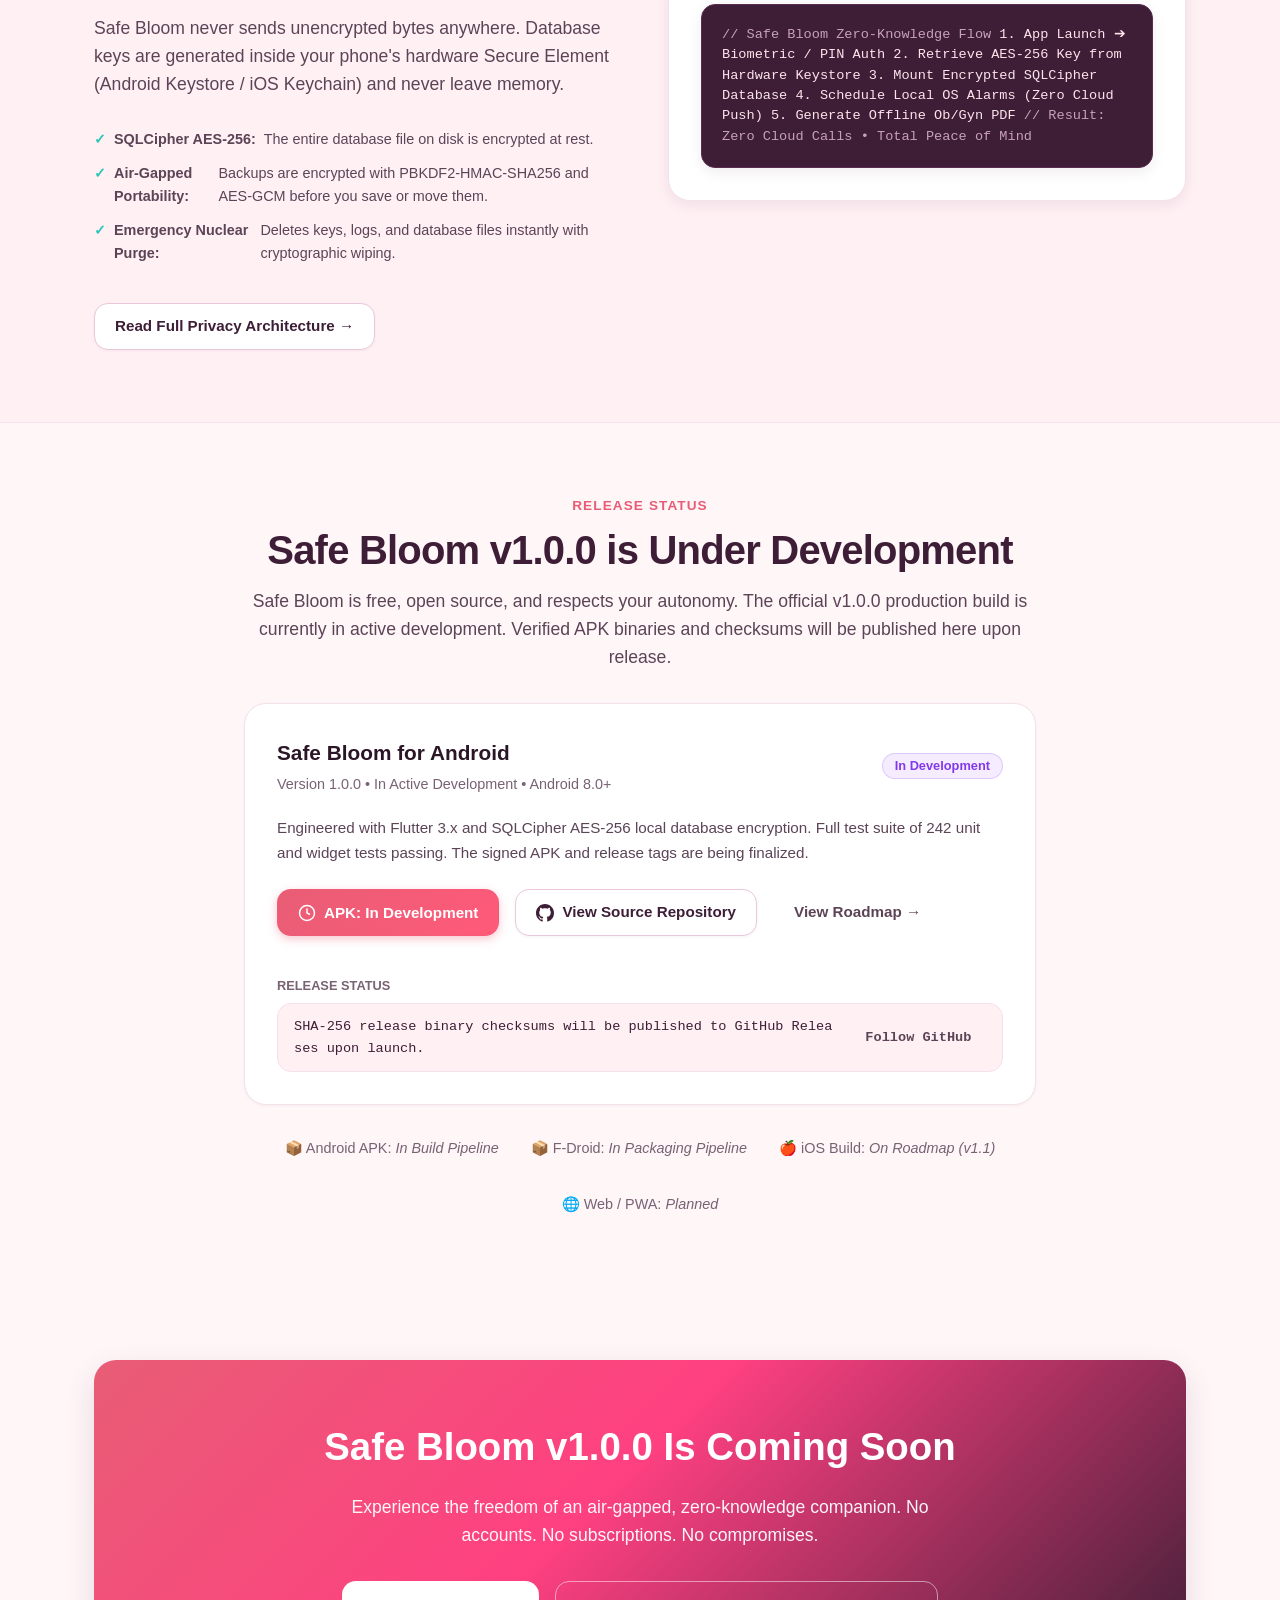
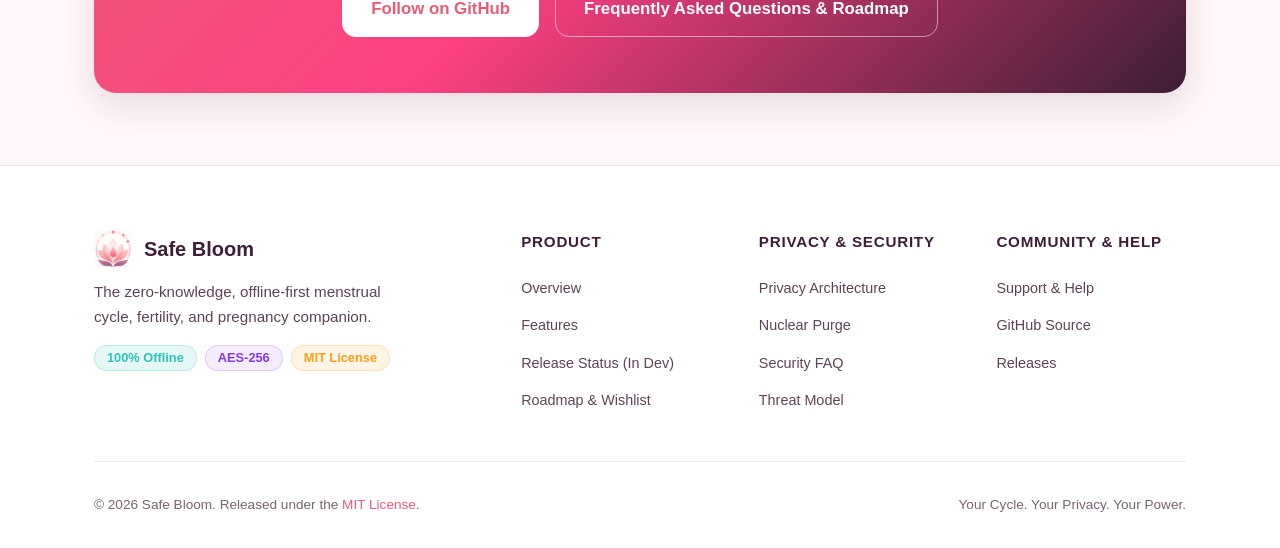
==== commit 3d8fa3a8: "fix(main): update download buttons and sections to reflect under development status" ====
--- a/index.html
+++ b/index.html
@@ -53,7 +53,7 @@
       </nav>
 
       <div class="nav-actions">
-        <a href="#download" class="btn btn-primary btn-sm">Get Safe Bloom</a>
+        <a href="#download" class="btn btn-primary btn-sm">In Development</a>
       </div>
 
       <button class="mobile-toggle" aria-label="Toggle navigation menu" aria-expanded="false">
@@ -72,7 +72,7 @@
       <div class="container">
         <div class="hero-pill">
           <span class="badge badge-primary">
-            🌸 100% Offline • Zero Cloud Servers • SQLCipher AES-256
+            🌸 Under Active Development • 100% Offline • SQLCipher AES-256
           </span>
         </div>
 
@@ -87,15 +87,15 @@
 
         <div class="hero-actions">
           <a href="#download" class="btn btn-primary btn-lg">
-            <svg width="20" height="20" viewBox="0 0 24 24" fill="none" stroke="currentColor" stroke-width="2"><path d="M21 15v4a2 2 0 0 1-2 2H5a2 2 0 0 1-2-2v-4"></path><polyline points="7 10 12 15 17 10"></polyline><line x1="12" y1="15" x2="12" y2="3"></line></svg>
-            Download v1.0.0 APK
+            <svg width="20" height="20" viewBox="0 0 24 24" fill="none" stroke="currentColor" stroke-width="2"><circle cx="12" cy="12" r="10"></circle><polyline points="12 6 12 12 16 14"></polyline></svg>
+            In Development (v1.0.0)
           </a>
           <a href="https://github.com/DarkWolfHunter007/Safe-Bloom" target="_blank" rel="noopener noreferrer" class="btn btn-secondary btn-lg">
             <svg width="20" height="20" viewBox="0 0 24 24" fill="currentColor"><path d="M12 0C5.37 0 0 5.37 0 12c0 5.31 3.435 9.795 8.205 11.385.6.105.825-.255.825-.57 0-.285-.015-1.23-.015-2.235-3.015.555-3.795-.735-4.035-1.41-.135-.345-.72-1.41-1.23-1.695-.42-.225-1.02-.78-.015-.795.945-.015 1.62.87 1.845 1.23 1.08 1.815 2.805 1.305 3.495.99.105-.78.42-1.305.765-1.605-2.67-.3-5.46-1.335-5.46-5.925 0-1.305.465-2.385 1.23-3.225-.12-.3-.54-1.53.12-3.18 0 0 1.005-.315 3.3 1.23.96-.27 1.98-.405 3-.405s2.04.135 3 .405c2.295-1.56 3.3-1.23 3.3-1.23.66 1.65.24 2.88.12 3.18.765.84 1.23 1.905 1.23 3.225 0 4.605-2.805 5.625-5.475 5.925.435.375.81 1.095.81 2.22 0 1.605-.015 2.895-.015 3.3 0 .315.225.69.825.57A12.02 12.02 0 0 0 24 12c0-6.63-5.37-12-12-12z"/></svg>
             Source Code (MIT)
           </a>
-          <a href="./privacy/" class="btn btn-ghost btn-lg">
-            Explore Architecture →
+          <a href="./roadmap/" class="btn btn-ghost btn-lg">
+            Explore Roadmap →
           </a>
         </div>
 
@@ -297,52 +297,57 @@
       </div>
     </section>
 
-    <!-- Download Section -->
+    <!-- Download / Release Status Section -->
     <section class="section" id="download">
       <div class="container container-narrow" style="text-align: center;">
-        <span class="section-tag">Get Started</span>
-        <h2 class="section-title">Download Safe Bloom v1.0.0</h2>
+        <span class="section-tag">Release Status</span>
+        <h2 class="section-title">Safe Bloom v1.0.0 is Under Development</h2>
         <p class="section-description" style="margin-bottom: 2rem;">
-          Safe Bloom is free, open source, and respects your autonomy. Download the release APK directly or inspect the source code on GitHub.
+          Safe Bloom is free, open source, and respects your autonomy. The official v1.0.0 production build is currently in active development. Verified APK binaries and checksums will be published here upon release.
         </p>
 
         <div class="card" style="text-align: left; margin-bottom: 2rem;">
           <div style="display: flex; justify-content: space-between; align-items: center; flex-wrap: wrap; gap: 1rem; margin-bottom: 1.25rem;">
             <div>
               <h3 style="font-size: 1.3rem; margin-bottom: 0.25rem;">Safe Bloom for Android</h3>
-              <p style="font-size: 0.9rem; color: var(--text-muted);">Version 1.0.0 • Production Release • Android 8.0+</p>
+              <p style="font-size: 0.9rem; color: var(--text-muted);">Version 1.0.0 • In Active Development • Android 8.0+</p>
             </div>
-            <span class="badge badge-sage">Verified Stable</span>
+            <span class="badge badge-purple">In Development</span>
           </div>
 
           <p style="font-size: 0.95rem; color: var(--text-secondary); margin-bottom: 1.5rem;">
-            Built with Flutter 3.x and SQLCipher. Full suite of 242 unit and widget tests passed with 100% coverage.
+            Engineered with Flutter 3.x and SQLCipher AES-256 local database encryption. Full test suite of 242 unit and widget tests passing. The signed APK and release tags are being finalized.
           </p>
 
           <div style="display: flex; flex-wrap: wrap; gap: 1rem; margin-bottom: 1.5rem;">
-            <a href="https://github.com/DarkWolfHunter007/Safe-Bloom/releases/tag/v1.0.0" class="btn btn-primary" target="_blank" rel="noopener noreferrer">
-              <svg width="18" height="18" viewBox="0 0 24 24" fill="none" stroke="currentColor" stroke-width="2"><path d="M21 15v4a2 2 0 0 1-2 2H5a2 2 0 0 1-2-2v-4"></path><polyline points="7 10 12 15 17 10"></polyline><line x1="12" y1="15" x2="12" y2="3"></line></svg>
-              Download APK (GitHub Release)
-            </a>
+            <button type="button" class="btn btn-primary" data-toast-msg="Safe Bloom v1.0.0 is currently under active development. Official APK release coming soon!">
+              <svg width="18" height="18" viewBox="0 0 24 24" fill="none" stroke="currentColor" stroke-width="2"><circle cx="12" cy="12" r="10"></circle><polyline points="12 6 12 12 16 14"></polyline></svg>
+              APK: In Development
+            </button>
             <a href="https://github.com/DarkWolfHunter007/Safe-Bloom" class="btn btn-secondary" target="_blank" rel="noopener noreferrer">
+              <svg width="18" height="18" viewBox="0 0 24 24" fill="currentColor"><path d="M12 0C5.37 0 0 5.37 0 12c0 5.31 3.435 9.795 8.205 11.385.6.105.825-.255.825-.57 0-.285-.015-1.23-.015-2.235-3.015.555-3.795-.735-4.035-1.41-.135-.345-.72-1.41-1.23-1.695-.42-.225-1.02-.78-.015-.795.945-.015 1.62.87 1.845 1.23 1.08 1.815 2.805 1.305 3.495.99.105-.78.42-1.305.765-1.605-2.67-.3-5.46-1.335-5.46-5.925 0-1.305.465-2.385 1.23-3.225-.12-.3-.54-1.53.12-3.18 0 0 1.005-.315 3.3 1.23.96-.27 1.98-.405 3-.405s2.04.135 3 .405c2.295-1.56 3.3-1.23 3.3-1.23.66 1.65.24 2.88.12 3.18.765.84 1.23 1.905 1.23 3.225 0 4.605-2.805 5.625-5.475 5.925.435.375.81 1.095.81 2.22 0 1.605-.015 2.895-.015 3.3 0 .315.225.69.825.57A12.02 12.02 0 0 0 24 12c0-6.63-5.37-12-12-12z"/></svg>
               View Source Repository
             </a>
+            <a href="./roadmap/" class="btn btn-ghost">
+              View Roadmap →
+            </a>
           </div>
 
           <div style="margin-top: 1rem;">
             <label style="font-size: 0.8rem; font-weight: 700; color: var(--text-muted); text-transform: uppercase; display: block; margin-bottom: 0.4rem;">
-              Release Verification Checksum
+              Release Status
             </label>
             <div class="copy-box">
-              <span>SHA-256 Release Binary Verification available on GitHub Releases page</span>
-              <button type="button" class="btn btn-ghost btn-sm" data-copy="https://github.com/DarkWolfHunter007/Safe-Bloom/releases/tag/v1.0.0" data-toast-msg="Link copied to clipboard!">
-                Copy Link
-              </button>
+              <span>SHA-256 release binary checksums will be published to GitHub Releases upon launch.</span>
+              <a href="https://github.com/DarkWolfHunter007/Safe-Bloom" target="_blank" rel="noopener noreferrer" class="btn btn-ghost btn-sm">
+                Follow GitHub
+              </a>
             </div>
           </div>
         </div>
 
         <div style="display: flex; justify-content: center; gap: 2rem; flex-wrap: wrap; color: var(--text-muted); font-size: 0.9rem;">
+          <span>📦 Android APK: <em>In Build Pipeline</em></span>
           <span>📦 F-Droid: <em>In Packaging Pipeline</em></span>
           <span>🍎 iOS Build: <em>On Roadmap (v1.1)</em></span>
           <span>🌐 Web / PWA: <em>Planned</em></span>
@@ -354,16 +359,16 @@
     <section class="section">
       <div class="container">
         <div class="cta-banner">
-          <h2>Ready For Truly Private Cycle Tracking?</h2>
+          <h2>Safe Bloom v1.0.0 Is Coming Soon</h2>
           <p>
             Experience the freedom of an air-gapped, zero-knowledge companion. No accounts. No subscriptions. No compromises.
           </p>
           <div style="display: flex; justify-content: center; gap: 1rem; flex-wrap: wrap;">
-            <a href="https://github.com/DarkWolfHunter007/Safe-Bloom/releases/tag/v1.0.0" class="btn btn-white btn-lg" target="_blank" rel="noopener noreferrer">
-              Download App Now
+            <a href="https://github.com/DarkWolfHunter007/Safe-Bloom" class="btn btn-white btn-lg" target="_blank" rel="noopener noreferrer">
+              Follow on GitHub
             </a>
-            <a href="./faq/" class="btn btn-outline-white btn-lg">
-              Frequently Asked Questions
+            <a href="./roadmap/" class="btn btn-outline-white btn-lg">
+              Frequently Asked Questions & Roadmap
             </a>
           </div>
         </div>
@@ -395,7 +400,7 @@
           <ul class="footer-links">
             <li><a href="./" class="footer-link">Overview</a></li>
             <li><a href="#features" class="footer-link">Features</a></li>
-            <li><a href="#download" class="footer-link">Download v1.0.0</a></li>
+            <li><a href="#download" class="footer-link">Release Status (In Dev)</a></li>
             <li><a href="./roadmap/" class="footer-link">Roadmap & Wishlist</a></li>
           </ul>
         </div>
